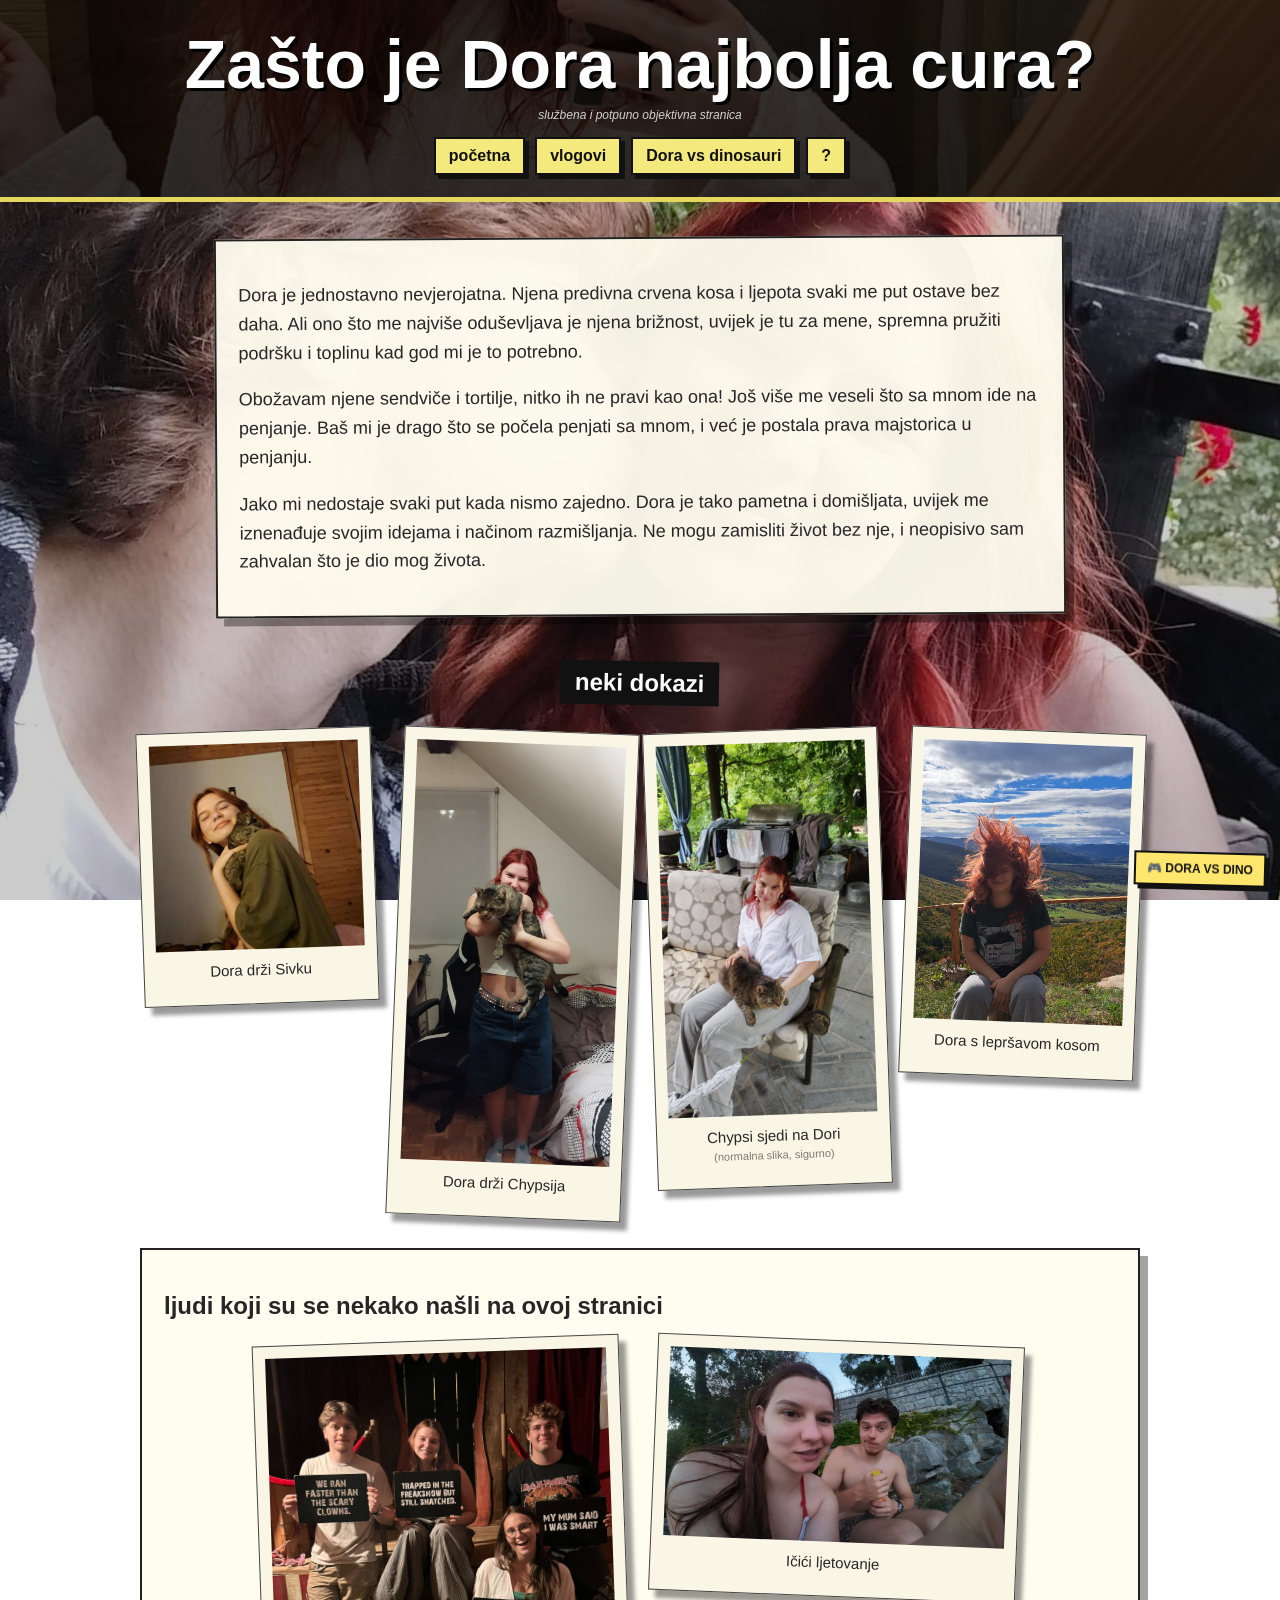
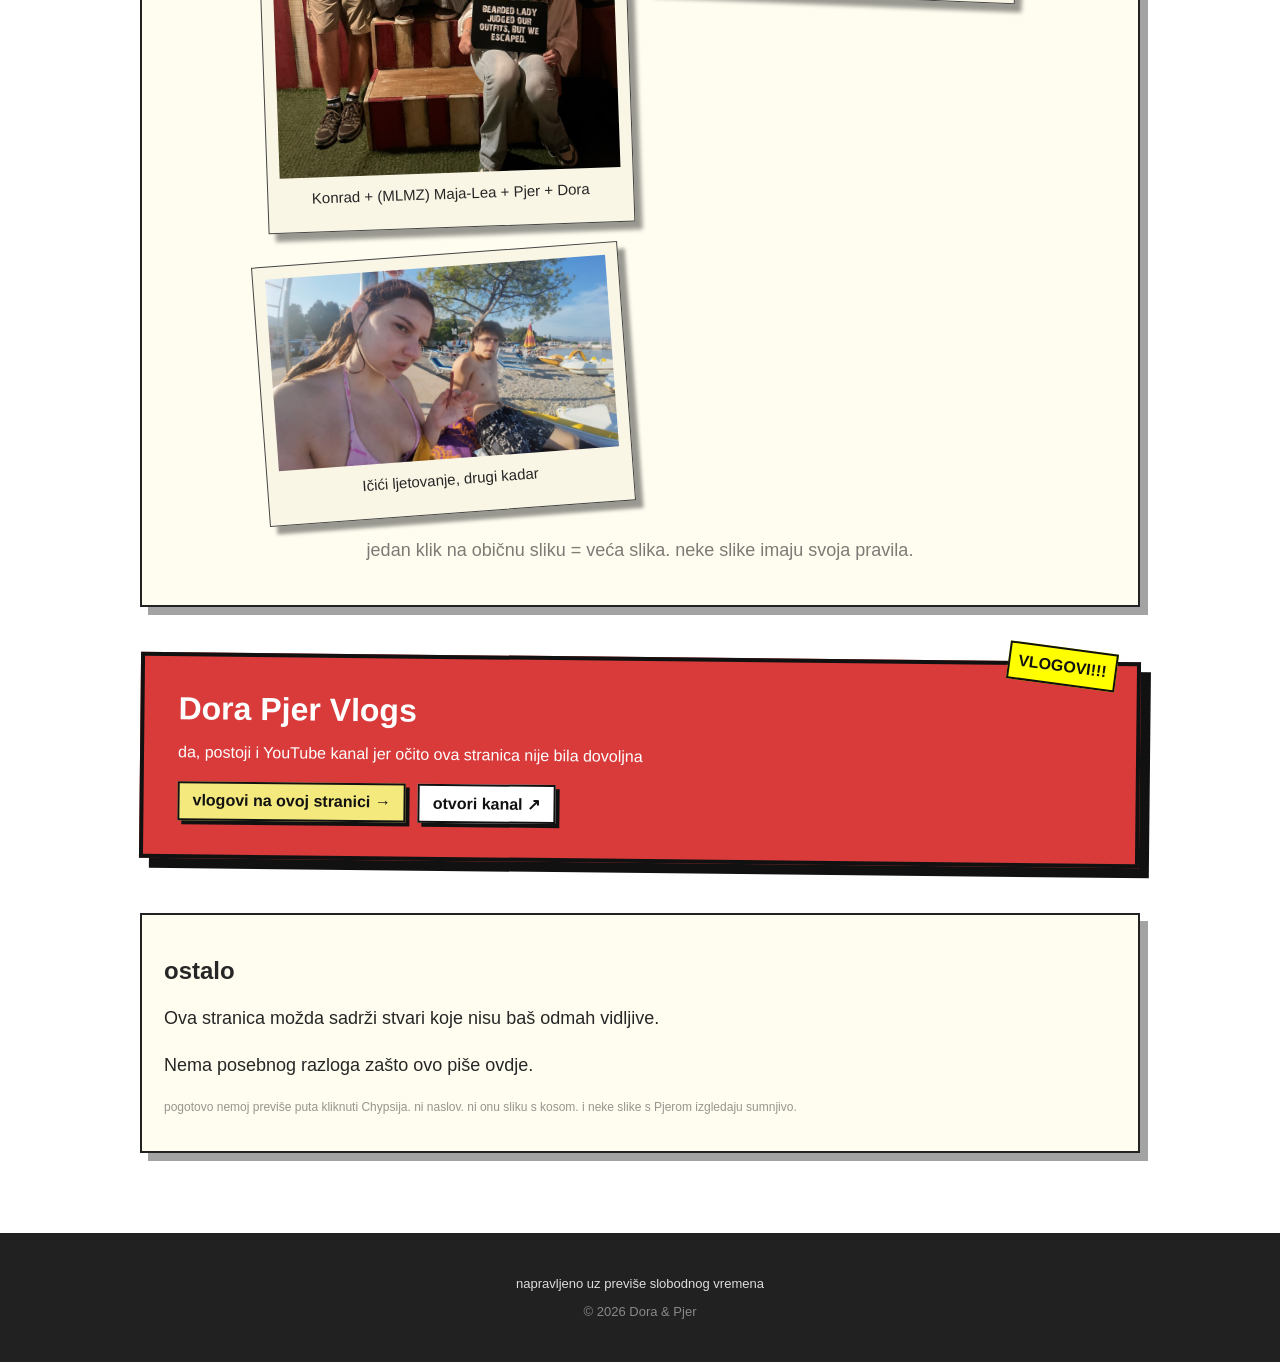
==== index.html @ eb31c16b "Refine homepage photo and easter egg behavior" ====
<!DOCTYPE html>
<html lang="hr">
<head>
    <meta charset="UTF-8">
    <meta name="viewport" content="width=device-width, initial-scale=1.0">
    <title>Zašto je Dora najbolja cura?</title>
    <link rel="icon" type="image/x-icon" href="images/favicon.ico">
    <link rel="stylesheet" href="mystyle.css">
    <link rel="stylesheet" href="extras.css">
</head>
<body>
    <header class="top">
        <h1 id="secret-title">Zašto je Dora najbolja cura?</h1>
        <p class="tiny-warning">službena i potpuno objektivna stranica</p>
        <nav>
            <a href="index.html">početna</a>
            <a href="youtube.html">vlogovi</a>
            <a href="snake.html">Dora vs dinosauri</a>
            <a href="#" id="definitely-not-secret" aria-label="nešto sumnjivo">?</a>
        </nav>
    </header>

    <main>
        <section class="paper intro">
            <p>Dora je jednostavno nevjerojatna. Njena predivna crvena kosa i ljepota svaki me put ostave bez daha. Ali ono što me najviše oduševljava je njena brižnost, uvijek je tu za mene, spremna pružiti podršku i toplinu kad god mi je to potrebno.</p>

            <p>Obožavam njene sendviče i tortilje, nitko ih ne pravi kao ona! Još više me veseli što sa mnom ide na penjanje. Baš mi je drago što se počela penjati sa mnom, i već je postala prava majstorica u penjanju.</p>

            <p>Jako mi nedostaje svaki put kada nismo zajedno. Dora je tako pametna i domišljata, uvijek me iznenađuje svojim idejama i načinom razmišljanja. Ne mogu zamisliti život bez nje, i neopisivo sam zahvalan što je dio mog života.</p>
        </section>

        <h2 class="section-title">neki dokazi</h2>

        <section class="photo-wall homepage-photo-grid" aria-label="fotke">
            <figure class="photo rotate-left">
                <img src="images/img1.jpg" alt="Dora drži Sivku">
                <figcaption>Dora drži Sivku</figcaption>
            </figure>

            <figure class="photo rotate-right">
                <img class="chypsi-photo" src="images/img2.jpg" alt="Dora drži Chypsija">
                <figcaption>Dora drži Chypsija</figcaption>
            </figure>

            <figure class="photo rotate-left clickable-secret" id="chypsi-secret" title="Chypsi izgleda sumnjivo klikabilno">
                <img class="chypsi-photo" src="images/img3.jpg" alt="Chypsi sjedi na Dori">
                <figcaption id="chypsi-caption">Chypsi sjedi na Dori <span class="small-text">(normalna slika, sigurno)</span></figcaption>
            </figure>

            <figure class="photo rotate-right clickable-secret" id="hiking-secret" title="vjetar u kosi">
                <img src="images/img4.jpg" alt="Dora s lepršavom kosom">
                <figcaption id="hiking-caption">Dora s lepršavom kosom</figcaption>
            </figure>
        </section>

        <section class="paper friends-section">
            <h2>ljudi koji su se nekako našli na ovoj stranici</h2>

            <div class="friend-grid homepage-friends-grid">
                <figure class="photo friend-photo rotate-left" id="friend-secret">
                    <img class="pjer-secret" src="images/slike%20update%20stranica/slika%20konrad%20i%20maja%20lea.jpeg" alt="Konrad, Maja-Lea, Pjer i Dora">
                    <figcaption>Konrad + (MLMZ) Maja-Lea + Pjer + Dora</figcaption>
                </figure>

                <figure class="photo friend-photo rotate-right">
                    <img src="images/slike%20update%20stranica/icici%20selfie%20ljetovanje.jpeg" alt="Ičići ljetovanje selfie">
                    <figcaption>Ičići ljetovanje</figcaption>
                </figure>

                <figure class="photo friend-photo hard-rotate">
                    <img src="images/slike%20update%20stranica/funny%20slika%20na%20plazi.jpeg" alt="Ičići ljetovanje na plaži">
                    <figcaption>Ičići ljetovanje, drugi kadar</figcaption>
                </figure>
            </div>

            <p class="small-text photo-help">jedan klik na običnu sliku = veća slika. neke slike imaju svoja pravila.</p>
        </section>

        <section class="youtube-box">
            <span class="sticker">VLOGOVI!!!</span>
            <h2>Dora Pjer Vlogs</h2>
            <p>da, postoji i YouTube kanal jer očito ova stranica nije bila dovoljna</p>
            <div class="button-row">
                <a class="ugly-button" href="youtube.html">vlogovi na ovoj stranici →</a>
                <a class="ugly-button secondary-button" href="https://www.youtube.com/@Dora_Pjer_Vlogs" target="_blank" rel="noopener noreferrer">otvori kanal ↗</a>
            </div>
        </section>

        <section class="paper random-stuff">
            <h2>ostalo</h2>
            <p>Ova stranica možda sadrži stvari koje nisu baš odmah vidljive.</p>
            <p>Nema posebnog razloga zašto ovo piše ovdje.</p>
            <p class="suspicious">pogotovo nemoj previše puta kliknuti Chypsija. ni naslov. ni onu sliku s kosom. i neke slike s Pjerom izgledaju sumnjivo.</p>
        </section>
    </main>

    <footer>
        <p>napravljeno uz previše slobodnog vremena</p>
        <p class="footer-secret">© <span data-current-year></span> Dora &amp; Pjer</p>
    </footer>

    <div id="meme-popup" class="meme-popup hidden" role="dialog" aria-modal="true" aria-label="beskoristan popup">
        <button id="close-meme" type="button" aria-label="zatvori">x</button>
        <img id="meme-image" class="no-lightbox" src="" alt="random cursed slika">
        <p id="meme-text">čestitam. našao si nešto potpuno beskorisno.</p>
        <a id="meme-link" class="meme-code-link hidden" href="#" target="_blank" rel="noopener noreferrer"></a>
    </div>

    <div id="chip-layer" class="chip-layer" aria-hidden="true"></div>
    <div id="leg-layer" class="leg-layer" aria-hidden="true"></div>

    <script src="/main.js"></script>
    <script src="/fun.js"></script>
</body>
</html>
---- mystyle.css ----
* {
    box-sizing: border-box;
}

html {
    scroll-behavior: smooth;
}

body {
    margin: 0;
    min-height: 100vh;
    font-family: Arial, Helvetica, sans-serif;
    color: #262626;
    background-image:
        linear-gradient(rgba(0, 0, 0, 0.20), rgba(0, 0, 0, 0.20)),
        url("images/background.jpg");
    background-size: cover;
    background-position: center;
    background-attachment: fixed;
}

a {
    color: #7c143c;
}

.top {
    color: white;
    text-align: center;
    padding: 30px 15px 22px;
    background:
        linear-gradient(rgba(0, 0, 0, 0.78), rgba(0, 0, 0, 0.82)),
        url("images/header-pattern.jpg") center / cover;
    border-bottom: 5px solid #e5d75e;
}

.top h1 {
    margin: 0;
    font-size: clamp(34px, 7vw, 68px);
    line-height: 1;
    text-shadow: 3px 3px 0 #000;
    user-select: none;
}

.tiny-warning {
    margin: 10px 0 15px;
    font-size: 12px;
    font-style: italic;
    opacity: 0.8;
}

nav {
    display: flex;
    justify-content: center;
    flex-wrap: wrap;
    gap: 10px;
}

nav a,
.ugly-button,
.youtube-button,
.retro-button {
    display: inline-block;
    padding: 8px 13px;
    color: #111;
    background: #f3e97d;
    border: 2px solid #111;
    box-shadow: 4px 4px 0 #111;
    text-decoration: none;
    font-weight: bold;
    cursor: pointer;
    font-family: inherit;
}

nav a:hover,
.ugly-button:hover,
.youtube-button:hover,
.retro-button:hover {
    transform: translate(2px, 2px);
    box-shadow: 2px 2px 0 #111;
}

main {
    width: min(1000px, calc(100% - 24px));
    margin: 35px auto 80px;
}

.paper {
    margin: 30px auto;
    padding: 22px;
    background: rgba(255, 253, 240, 0.95);
    border: 2px solid #222;
    box-shadow: 8px 8px 0 rgba(0, 0, 0, 0.36);
}

.paper p {
    font-size: 18px;
    line-height: 1.6;
}

.intro {
    max-width: 850px;
    transform: rotate(-0.35deg);
}

.random-note {
    display: inline-block;
    margin-top: 8px;
    padding: 7px 12px;
    background: #fff081;
    border: 1px solid #ad9f32;
    font-family: "Comic Sans MS", cursive;
    transform: rotate(-2deg);
}

.section-title {
    display: table;
    margin: 45px auto 25px;
    padding: 8px 15px;
    color: white;
    background: #111;
    transform: rotate(1deg);
}

.photo-wall,
.hike-wall,
.friend-grid {
    display: flex;
    justify-content: center;
    align-items: flex-start;
    flex-wrap: wrap;
    gap: 20px;
}

.photo {
    width: min(300px, 88vw);
    margin: 0;
    padding: 12px 12px 25px;
    background: #faf6e6;
    border: 1px solid #444;
    box-shadow: 7px 8px 4px rgba(0, 0, 0, 0.4);
    transition: transform 0.12s ease;
}

.photo:hover {
    z-index: 3;
    transform: rotate(0deg) scale(1.035);
}

.photo img {
    display: block;
    width: 100%;
    max-height: 420px;
    object-fit: cover;
    background: #ddd;
}

.photo figcaption {
    padding-top: 12px;
    text-align: center;
    font-size: 15px;
}

.rotate-left { transform: rotate(-2deg); }
.rotate-right { transform: rotate(2.3deg); }
.hard-rotate { transform: rotate(-4.2deg); }

.small-text {
    display: block;
    margin-top: 5px;
    font-size: 11px;
    opacity: 0.6;
}

.clickable-secret {
    cursor: pointer;
}

.friend-photo {
    width: min(300px, 86vw);
}

.youtube-box {
    position: relative;
    margin: 50px auto;
    padding: 34px;
    color: white;
    background: #d93b3b;
    border: 4px solid #111;
    box-shadow: 10px 10px 0 #111;
    transform: rotate(0.6deg);
}

.youtube-box h2 {
    font-size: 32px;
    margin: 0 0 8px;
}

.youtube-box small {
    display: block;
    margin-top: 15px;
    opacity: 0.75;
}

.sticker {
    position: absolute;
    top: -18px;
    right: 20px;
    padding: 8px;
    color: #111;
    background: yellow;
    border: 2px solid #111;
    font-weight: bold;
    transform: rotate(7deg);
}

.button-row {
    display: flex;
    flex-wrap: wrap;
    gap: 12px;
    margin-top: 20px;
}

.secondary-button {
    background: #fff;
}

.suspicious {
    font-size: 12px !important;
    opacity: 0.48;
}

footer {
    padding: 30px;
    color: #ddd;
    background: rgba(0, 0, 0, 0.87);
    text-align: center;
    font-size: 13px;
}

footer a {
    color: #ffe664;
}

.footer-secret {
    opacity: 0.55;
}

/* popup */
.meme-popup {
    position: fixed;
    z-index: 99999;
    left: 50%;
    top: 50%;
    width: min(430px, calc(100% - 28px));
    padding: 12px;
    background: #fff;
    border: 5px solid #111;
    box-shadow: 15px 15px 0 rgba(0, 0, 0, 0.62);
    text-align: center;
    transform: translate(-50%, -50%) rotate(-2deg);
}

.meme-popup img {
    display: block;
    width: 100%;
    max-height: 58vh;
    object-fit: contain;
}

.meme-popup p {
    margin: 10px 4px 3px;
    font-weight: bold;
}

.meme-popup button {
    position: absolute;
    top: -16px;
    right: -16px;
    width: 36px;
    height: 36px;
    color: white;
    background: #e41f1f;
    border: 3px solid #111;
    font-weight: bold;
    cursor: pointer;
}

.hidden {
    display: none !important;
}

.meme-shake {
    animation: memeShake 0.42s linear;
}

@keyframes memeShake {
    0% { transform: translate(-50%, -50%) rotate(-6deg); }
    25% { transform: translate(-47%, -51%) rotate(5deg); }
    50% { transform: translate(-52%, -48%) rotate(-4deg); }
    75% { transform: translate(-49%, -53%) rotate(3deg); }
    100% { transform: translate(-50%, -50%) rotate(-2deg); }
}

/* fake chips cans */
.chip-layer {
    position: fixed;
    inset: 0;
    pointer-events: none;
    z-index: 9990;
    overflow: hidden;
}

.chip-can {
    position: fixed;
    width: 64px;
    height: 118px;
    border: 3px solid #111;
    border-radius: 18px 18px 13px 13px;
    background: linear-gradient(90deg, #b82125 0%, #f54b34 48%, #b82125 100%);
    color: #fff45a;
    box-shadow: inset 0 7px 0 #eee1a0, inset 0 -7px 0 #c9b664, 5px 7px 0 rgba(0, 0, 0, 0.22);
    font-family: Impact, Haettenschweiler, sans-serif;
    font-size: 15px;
    letter-spacing: 1px;
    text-align: center;
    line-height: 118px;
    animation: chipDrop 1.45s cubic-bezier(.18,.78,.34,1) forwards;
}

.chip-can::before {
    content: "CHIPS!";
}

@keyframes chipDrop {
    0% { transform: translateY(-150px) rotate(0deg) scale(.7); opacity: 0; }
    18% { opacity: 1; }
    80% { opacity: 1; }
    100% { transform: translateY(110vh) rotate(540deg) scale(1); opacity: 0; }
}

/* title trash mode */
.trash-mode {
    animation: badBackground 1.2s linear infinite;
}

.trash-mode .paper {
    border: 5px dashed red;
}

.trash-mode .photo:nth-child(odd) {
    transform: rotate(8deg);
}

.trash-mode .photo:nth-child(even) {
    transform: rotate(-9deg);
}

.trash-mode nav a:nth-child(2) {
    transform: rotate(9deg);
}

@keyframes badBackground {
    from { filter: hue-rotate(0deg); }
    to { filter: hue-rotate(360deg); }
}

/* youtube */
.youtube-intro {
    transform: rotate(-0.5deg);
}

.youtube-card {
    margin-top: 22px;
    padding: 18px;
    color: white;
    background: #111;
    border: 4px solid #eee;
    outline: 2px solid #111;
}

.youtube-card h3 {
    margin-top: 0;
}

.youtube-channel-big {
    font-size: clamp(28px, 6vw, 52px);
    margin: 0 0 10px;
}

.marquee-ish {
    overflow: hidden;
    padding: 7px 0;
    color: #111;
    background: #ffe650;
    border-top: 2px solid #111;
    border-bottom: 2px solid #111;
    white-space: nowrap;
}

.marquee-ish span {
    display: inline-block;
    min-width: 100%;
    animation: scrollText 10s linear infinite;
}

@keyframes scrollText {
    from { transform: translateX(100%); }
    to { transform: translateX(-100%); }
}

/* hiking */
.secret-header h1 {
    color: #f4e963;
}

.hike-wall {
    margin-top: 30px;
}

.hike-wall .photo:nth-child(2) {
    margin-top: 38px;
}

.hike-wall .photo:nth-child(4) {
    margin-top: -18px;
}

.hike-note {
    font-family: "Comic Sans MS", cursive;
    color: #761414;
}

/* snake */
.game-wrapper {
    max-width: 610px;
    margin: 0 auto;
    padding: 20px;
    background: rgba(255, 255, 255, 0.94);
    border: 3px solid #111;
    box-shadow: 8px 8px 0 #111;
    text-align: center;
}

.game-wrapper h2 {
    margin-top: 0;
}

.game-info {
    display: flex;
    justify-content: space-between;
    gap: 15px;
    max-width: 500px;
    margin: 0 auto 12px;
    font-size: 18px;
}

#snake {
    display: block;
    width: min(500px, 100%);
    height: auto;
    margin: 0 auto;
    background: #f4f0df;
    border: 5px solid #111;
    image-rendering: pixelated;
}

.game-help {
    margin: 12px 0;
    font-size: 12px;
}

.game-controls {
    display: grid;
    grid-template-columns: repeat(3, 58px);
    justify-content: center;
    gap: 5px;
    margin: 18px auto;
}

.game-controls button {
    height: 50px;
    border: 2px solid #111;
    background: #ffe66c;
    font-size: 20px;
    font-weight: bold;
}

.game-controls .up { grid-column: 2; }
.game-controls .left { grid-column: 1; grid-row: 2; }
.game-controls .down { grid-column: 2; grid-row: 2; }
.game-controls .right { grid-column: 3; grid-row: 2; }

/* Chipsy page */
.chipsy-page {
    background-image:
        repeating-linear-gradient(45deg, rgba(255,255,0,.09) 0 12px, rgba(255,0,0,.08) 12px 24px),
        url("images/background.jpg");
}

.chipsy-hero {
    text-align: center;
}

.chipsy-hero h2 {
    font-size: clamp(34px, 7vw, 72px);
    margin: 8px 0;
    color: #b30000;
    text-shadow: 3px 3px 0 #ffe82f;
}

.lab {
    position: relative;
    min-height: 470px;
    margin: 28px auto;
    padding: 20px;
    overflow: hidden;
    background: #d7eef4;
    border: 4px solid #111;
    box-shadow: 9px 9px 0 #111;
}

.cat-stage {
    position: relative;
    width: min(380px, 90%);
    margin: 35px auto 0;
}

.cat-stage img {
    display: block;
    width: 100%;
    max-height: 310px;
    object-fit: contain;
    filter: drop-shadow(7px 8px 0 rgba(0,0,0,.22));
}

.schrodinger-box {
    position: absolute;
    right: 7%;
    bottom: 28px;
    width: 155px;
    height: 100px;
    display: grid;
    place-items: center;
    background: #89633f;
    border: 4px solid #342414;
    color: white;
    font-weight: bold;
    transform: rotate(3deg);
}

.hammer {
    position: absolute;
    z-index: 4;
    right: 13%;
    top: 42px;
    font-size: 86px;
    transform-origin: 85% 85%;
    user-select: none;
}

.hammer.bonk {
    animation: bonk .45s ease-in-out;
}

@keyframes bonk {
    0% { transform: rotate(-35deg); }
    55% { transform: rotate(36deg) translateY(25px); }
    100% { transform: rotate(-35deg); }
}

.equation {
    display: inline-block;
    padding: 9px 13px;
    background: white;
    border: 2px solid #111;
    font-family: Georgia, serif;
    font-size: 20px;
    transform: rotate(-1deg);
}

.bonk-counter {
    font-family: monospace;
    font-size: 18px;
    font-weight: bold;
}

.chipsy-warning {
    margin-top: 15px;
    font-size: 12px;
    opacity: .65;
}

/* misc */
.center {
    text-align: center;
}

.bad-list li {
    margin: 10px 0;
}

code {
    background: #eee;
    padding: 2px 5px;
    border: 1px solid #bbb;
}

@media (max-width: 700px) {
    body {
        background-attachment: scroll;
    }

    .top {
        padding-top: 24px;
    }

    .paper {
        padding: 16px;
    }

    .paper p {
        font-size: 16px;
    }

    .youtube-box {
        padding: 28px 18px;
    }

    .sticker {
        right: 5px;
    }

    .lab {
        min-height: 420px;
        padding: 12px;
    }

    .hammer {
        right: 5%;
        top: 70px;
        font-size: 70px;
    }

    .schrodinger-box {
        right: 2%;
        width: 130px;
    }
}
---- extras.css ----
/* sitni dodaci preko postojećeg stila - namjerno nije previše ispeglano */

.photo img,
.wiki-card img,
.cat-stage img {
    cursor: zoom-in;
}

.chipsy-photo {
    cursor: pointer !important;
}

.photo-help {
    text-align: center;
    margin-top: 22px;
}

.game-shortcut {
    position: fixed;
    right: 14px;
    bottom: 14px;
    z-index: 8800;
    padding: 8px 11px;
    color: #111;
    background: #ffe66c;
    border: 2px solid #111;
    box-shadow: 4px 4px 0 #111;
    text-decoration: none;
    font-weight: bold;
    font-size: 12px;
    transform: rotate(1.5deg);
}

.game-shortcut:hover {
    transform: translate(2px, 2px) rotate(-1deg);
    box-shadow: 2px 2px 0 #111;
}

/* malo uredniji raspored slika, ali i dalje namjerno malo krivo */
.photo-wall {
    display: grid;
    grid-template-columns: repeat(4, minmax(0, 1fr));
    gap: 20px;
    align-items: start;
}

.photo-wall .photo {
    width: 100%;
}

.friend-grid {
    display: grid;
    grid-template-columns: repeat(2, minmax(0, 1fr));
    gap: 26px;
    max-width: 760px;
    margin: 0 auto;
    align-items: start;
}

.friend-grid .photo {
    width: 100%;
}

.hike-wall {
    display: grid;
    grid-template-columns: repeat(3, minmax(0, 1fr));
    gap: 24px;
    max-width: 960px;
    margin: 28px auto 0;
    align-items: start;
}

.hike-wall .photo {
    width: 100%;
    margin: 0 !important;
}

.single-hike {
    display: flex;
    justify-content: center;
}

.single-hike .photo {
    width: min(360px, 90vw);
}

/* povećavanje slika - samo X zatvara */
.image-lightbox {
    position: fixed;
    inset: 0;
    z-index: 120000;
    display: grid;
    place-items: center;
    padding: 24px;
    background: rgba(0, 0, 0, .84);
}

.image-lightbox.hidden {
    display: none;
}

.image-lightbox-card {
    position: relative;
    width: min(900px, 96vw);
    max-height: 92vh;
    padding: 10px 10px 14px;
    overflow: auto;
    background: #fffdf0;
    border: 4px solid #111;
    box-shadow: 12px 12px 0 rgba(255, 230, 80, .7);
    transform: rotate(-.45deg);
    text-align: center;
}

.image-lightbox img {
    display: block;
    width: 100%;
    max-height: 78vh;
    object-fit: contain;
    cursor: default;
}

.image-lightbox img[data-action="chypsi"],
.image-lightbox img[data-action="chipsy"] {
    cursor: pointer;
}

.image-lightbox-caption {
    margin: 10px 6px 0;
    font-weight: bold;
}

.image-lightbox-hint {
    margin: 5px 6px 0;
    font-size: 11px;
    opacity: .65;
}

.image-lightbox-close {
    position: absolute;
    z-index: 3;
    top: -8px;
    right: -8px;
    width: 38px;
    height: 38px;
    border: 3px solid #111;
    background: #e62f2f;
    color: white;
    font-weight: bold;
    cursor: pointer;
}

.chypsi-angry {
    animation: chypsiAngry .16s steps(2, end) infinite;
}

@keyframes chypsiAngry {
    0% { transform: translateX(-2px) rotate(-1deg); filter: saturate(1.1); }
    100% { transform: translateX(2px) rotate(1deg); filter: saturate(1.7) contrast(1.1); }
}

/* shiny događaj */
.shiny-event::before {
    content: "SHINY PAGE ✦ 1/64";
    position: fixed;
    z-index: 119000;
    inset: 7px;
    pointer-events: none;
    border: 7px ridge gold;
    color: #111;
    font: bold 12px Arial, sans-serif;
    padding: 8px;
    text-shadow: 1px 1px #fff;
    animation: shinyPulse .7s steps(2, end) infinite;
}

@keyframes shinyPulse {
    0% { box-shadow: inset 0 0 0 5px #ff4, 0 0 25px gold; }
    50% { box-shadow: inset 0 0 0 11px #fff, 0 0 55px #fff24a; }
    100% { box-shadow: inset 0 0 0 5px #ff4, 0 0 25px gold; }
}

/* gležanj lore */
#ankle-photo {
    cursor: pointer;
}

#ankle-photo.ankle-fall {
    z-index: 20;
    animation: ankleFall 1.45s cubic-bezier(.38,.05,.74,.42) forwards;
}

@keyframes ankleFall {
    0% { transform: rotate(-4deg) translateY(0); }
    22% { transform: rotate(13deg) translateY(4px); }
    58% { transform: rotate(54deg) translate(45px, 90px); }
    100% { transform: rotate(87deg) translate(110px, 175px); opacity: .88; }
}

/* wikipedia / Schrödinger dio */
.wiki-grid {
    display: grid;
    grid-template-columns: repeat(auto-fit, minmax(240px, 1fr));
    gap: 22px;
    align-items: start;
}

.wiki-card {
    margin: 0;
    padding: 11px;
    background: #f4f1df;
    border: 2px solid #111;
    box-shadow: 6px 6px 0 #111;
}

.wiki-card:nth-child(2) {
    transform: rotate(1deg);
}

.wiki-card img {
    display: block;
    width: 100%;
    max-height: 360px;
    object-fit: contain;
    background: white;
}

.wiki-card figcaption {
    padding: 9px 4px 2px;
    font-size: 13px;
}

.wiki-source {
    font-size: 11px;
    opacity: .68;
}

.schrodinger-target {
    position: absolute;
    right: 7%;
    bottom: 25px;
    width: 170px;
    padding: 7px;
    background: #f8f1d9;
    border: 4px solid #111;
    transform: rotate(3deg);
    box-shadow: 5px 6px 0 rgba(0,0,0,.25);
}

.schrodinger-target img {
    display: block;
    width: 100%;
    max-height: 180px;
    object-fit: cover;
}

.schrodinger-label {
    padding-top: 5px;
    text-align: center;
    font-weight: bold;
    font-size: 12px;
}

/* youtube */
.video-grid-real {
    display: grid;
    grid-template-columns: repeat(auto-fit, minmax(270px, 1fr));
    gap: 24px;
    margin-top: 22px;
}

.channel-video-card {
    padding: 12px;
    color: #111;
    background: #faf6e6;
    border: 3px solid #111;
    box-shadow: 7px 7px 0 #111;
}

.channel-video-card:nth-child(2) {
    transform: rotate(-1deg);
}

.channel-video-card h3 {
    margin: 12px 0 6px;
}

.video-player-shell {
    position: relative;
    aspect-ratio: 16 / 9;
    overflow: hidden;
    background: #111;
    border: 2px solid #111;
}

.video-player-shell img,
.video-player-shell iframe {
    display: block;
    width: 100%;
    height: 100%;
    object-fit: cover;
    border: 0;
}

.play-overlay {
    position: absolute;
    left: 50%;
    top: 50%;
    transform: translate(-50%, -50%) rotate(-2deg);
    min-width: 76px;
    min-height: 52px;
    border: 3px solid #111;
    background: #e93434;
    color: white;
    box-shadow: 4px 4px 0 #111;
    font: bold 19px Arial, sans-serif;
    cursor: pointer;
}

.video-description {
    min-height: 48px;
    font-size: 14px;
    line-height: 1.45;
}

/* Dora-dinosaur arena */
.game-wrapper {
    max-width: 680px;
}

#snake {
    width: min(560px, 100%);
    touch-action: none;
    transition: outline-color .08s ease, transform .08s ease;
}

#snake.dino-caught {
    outline: 6px solid #ffe34f;
    transform: scale(1.008);
}

.game-info {
    align-items: center;
    flex-wrap: wrap;
}

.game-level {
    display: inline-block;
    padding: 2px 7px;
    background: #ffe66c;
    border: 1px solid #111;
    transform: rotate(-1deg);
}

.game-controls button {
    touch-action: manipulation;
    user-select: none;
    -webkit-user-select: none;
}

/* Chypsi page */
.chipsy-page {
    background-image:
        repeating-linear-gradient(45deg, rgba(255,255,0,.09) 0 12px, rgba(255,0,0,.08) 12px 24px),
        url("images/background.jpg");
}

.chipsy-hero {
    text-align: center;
}

.chipsy-hero h2 {
    font-size: clamp(34px, 7vw, 72px);
    margin: 8px 0;
    color: #b30000;
    text-shadow: 3px 3px 0 #ffe82f;
}

.lab {
    position: relative;
    min-height: 470px;
    margin: 28px auto;
    padding: 20px;
    overflow: hidden;
    background: #d7eef4;
    border: 4px solid #111;
    box-shadow: 9px 9px 0 #111;
}

.cat-stage {
    position: relative;
    width: min(380px, 90%);
    margin: 35px auto 0;
}

.cat-stage img {
    display: block;
    width: 100%;
    max-height: 310px;
    object-fit: contain;
    filter: drop-shadow(7px 8px 0 rgba(0,0,0,.22));
}

.hammer {
    position: absolute;
    z-index: 4;
    right: 13%;
    top: 42px;
    font-size: 86px;
    transform-origin: 85% 85%;
    user-select: none;
}

.hammer.bonk {
    animation: hammerBonk .36s ease-in-out;
}

@keyframes hammerBonk {
    0% { transform: rotate(-28deg); }
    55% { transform: rotate(44deg) translateY(12px); }
    100% { transform: rotate(-28deg); }
}

/* Konami - izolirani easter egg, ne vodi na drugu stranicu */
.konami-mode {
    animation: konamiHue .7s linear infinite;
}

.konami-mode .photo {
    border-style: dashed;
}

.konami-banner {
    position: fixed;
    z-index: 130000;
    left: 50%;
    top: 18px;
    transform: translateX(-50%) rotate(-2deg);
    padding: 8px 13px;
    color: #111;
    background: #7dff70;
    border: 3px solid #111;
    box-shadow: 5px 5px 0 #111;
    font-weight: bold;
}

@keyframes konamiHue {
    from { filter: hue-rotate(0deg); }
    to { filter: hue-rotate(360deg); }
}

@media (max-width: 900px) {
    .photo-wall {
        grid-template-columns: repeat(2, minmax(0, 1fr));
    }

    .hike-wall {
        grid-template-columns: repeat(2, minmax(0, 1fr));
    }
}

@media (max-width: 650px) {
    .schrodinger-target {
        position: relative;
        right: auto;
        bottom: auto;
        width: min(210px, 80%);
        margin: 20px auto 0;
    }

    .image-lightbox {
        padding: 10px;
    }

    .game-shortcut {
        right: 9px;
        bottom: 9px;
    }

    .friend-grid,
    .hike-wall {
        grid-template-columns: 1fr;
    }
}

@media (max-width: 520px) {
    .photo-wall {
        grid-template-columns: 1fr;
    }

    .game-info {
        justify-content: center;
    }

    .game-info > span {
        min-width: 44%;
    }
}
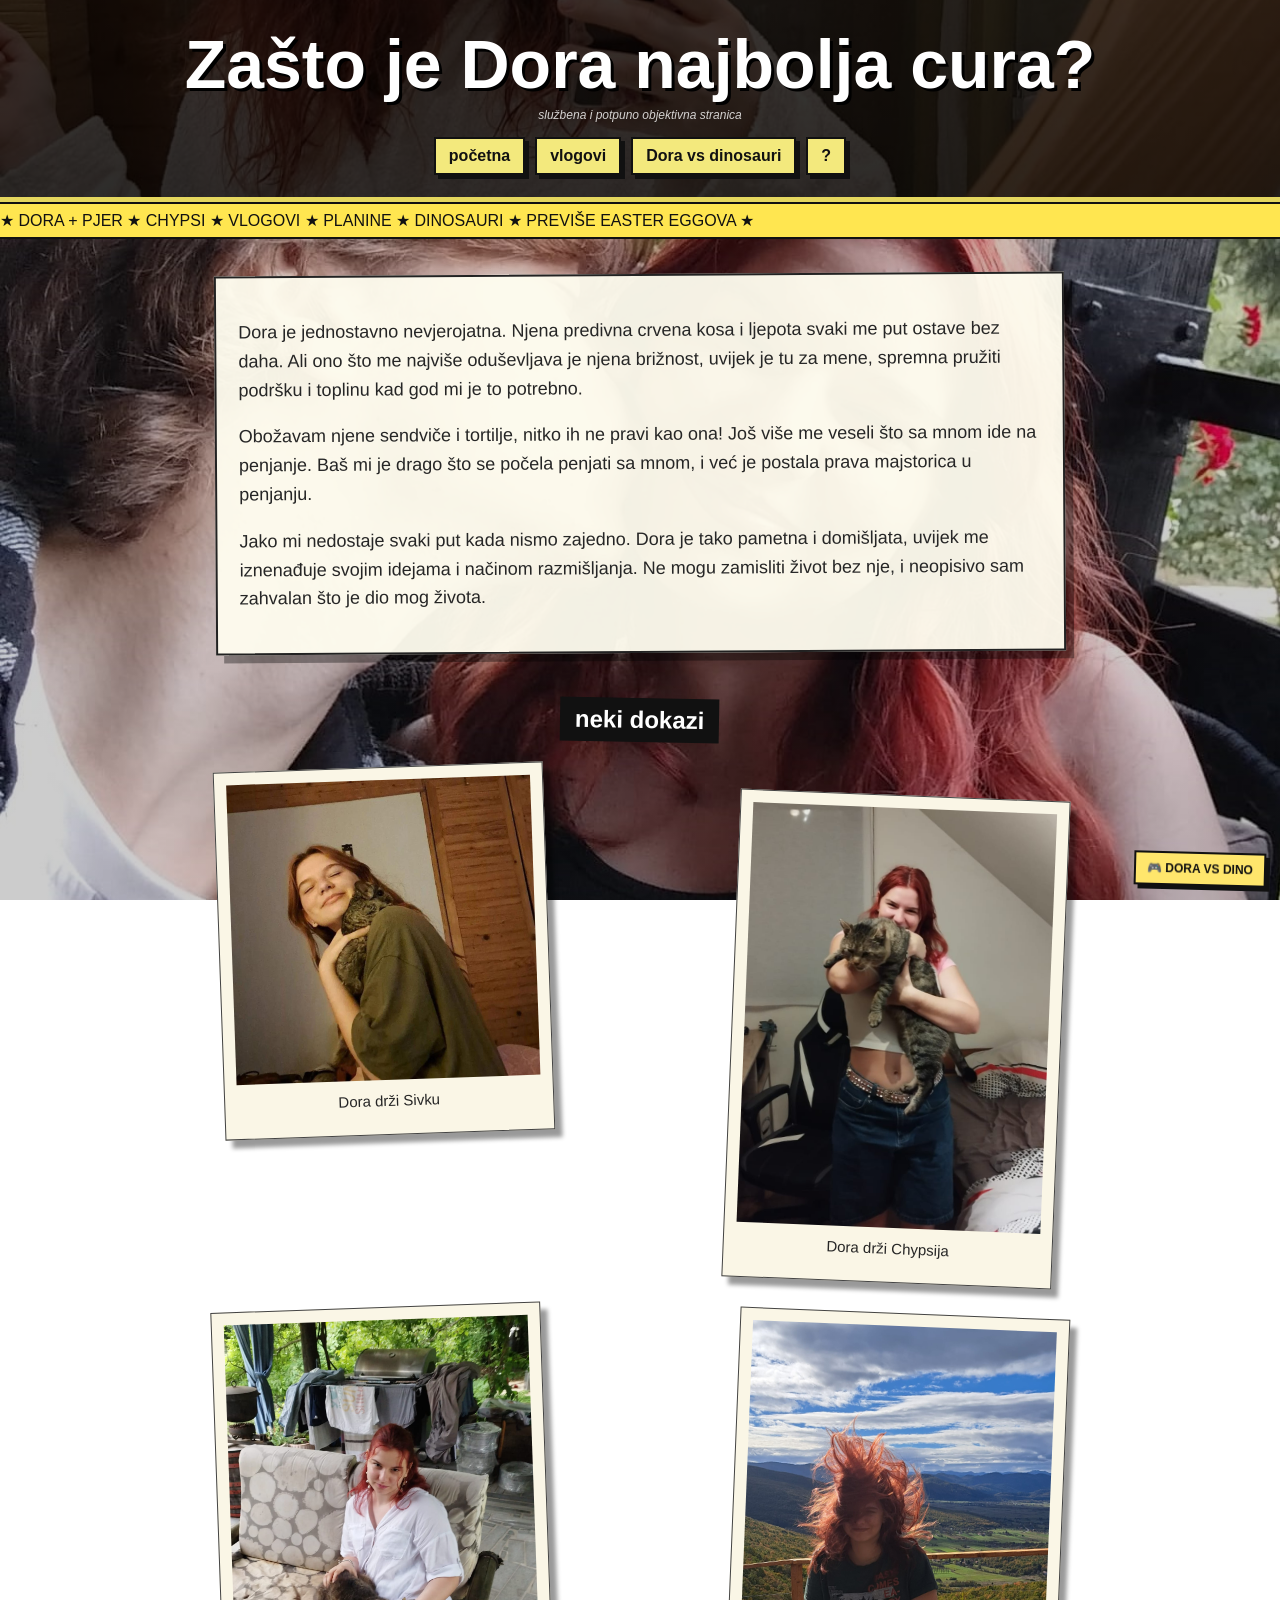
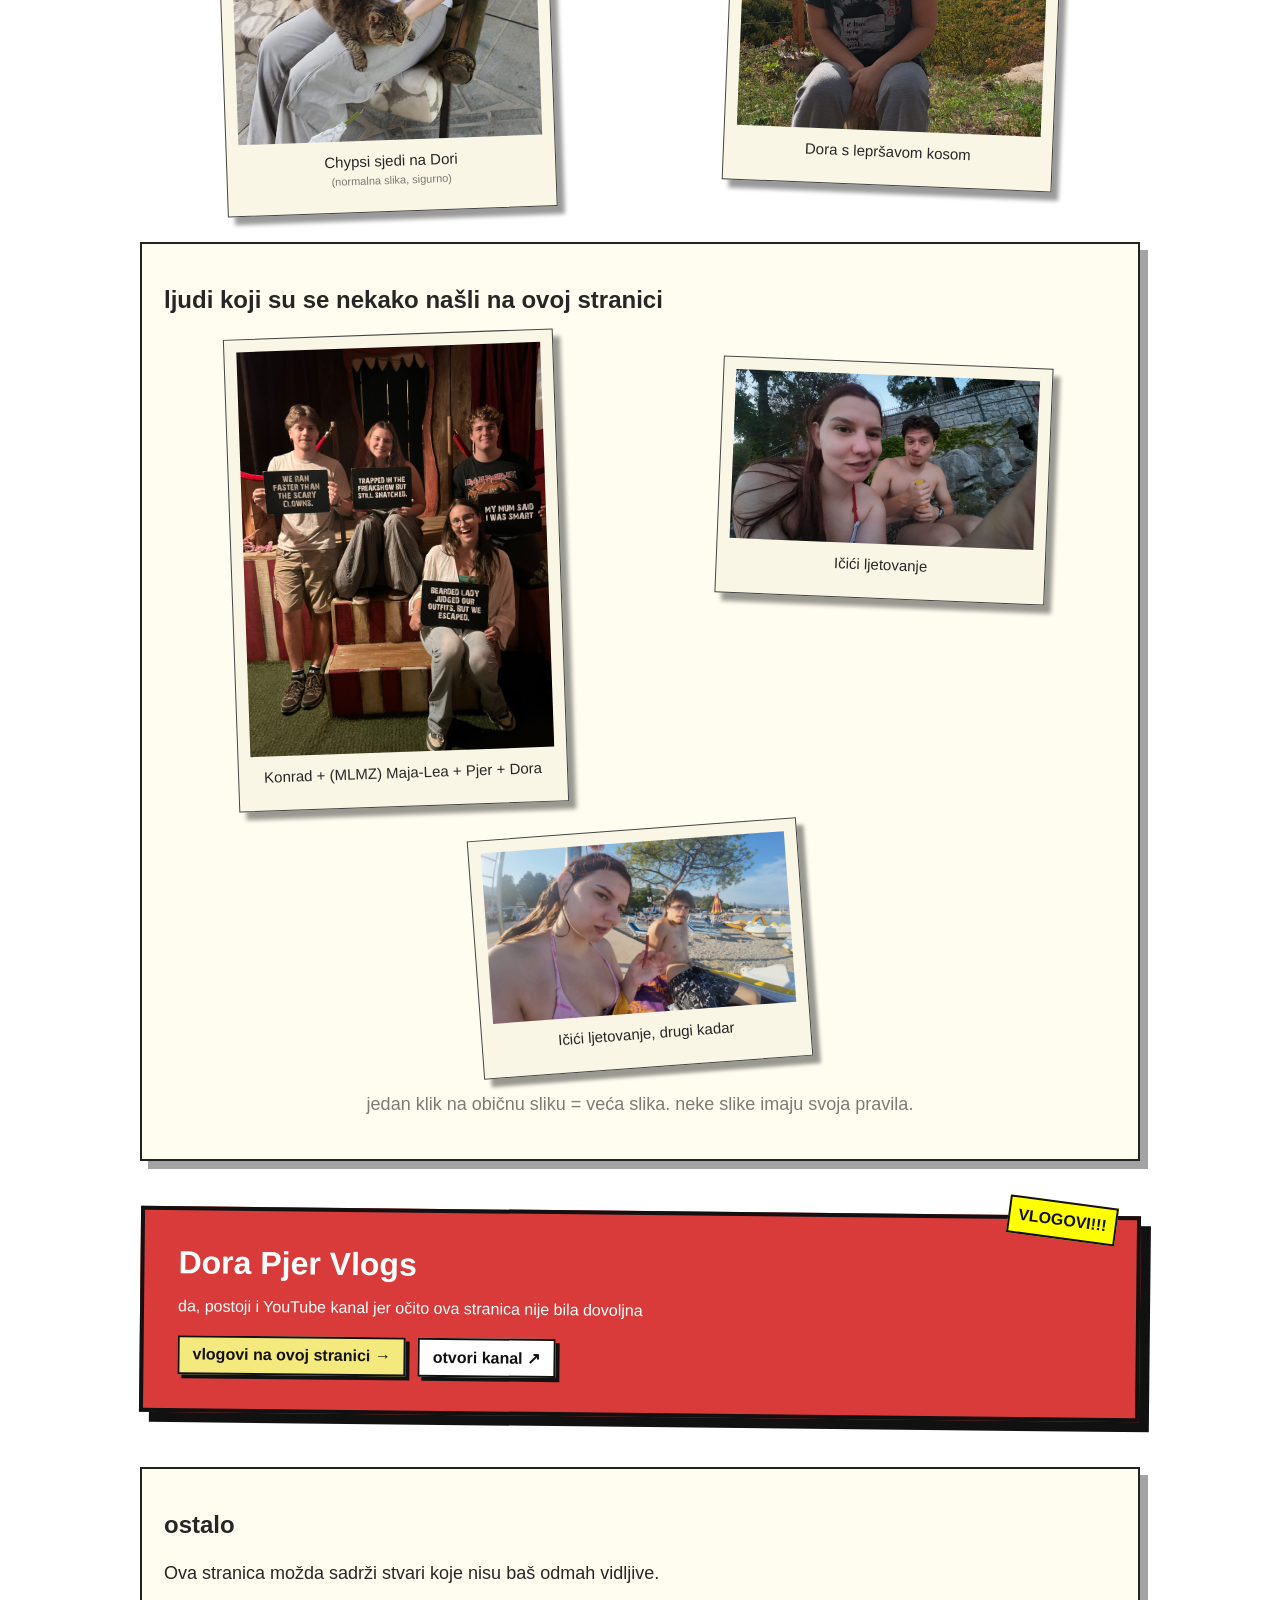
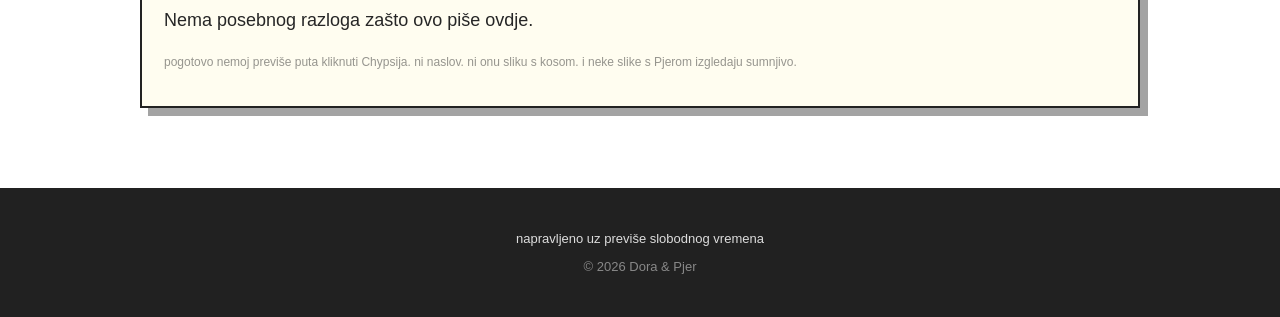
==== commit 0a51c020: "Add random Ičići route and marquee easter egg hook" ====
--- a/index.html
+++ b/index.html
@@ -19,6 +19,10 @@
             <a href="#" id="definitely-not-secret" aria-label="nešto sumnjivo">?</a>
         </nav>
     </header>
+
+    <div class="marquee-ish easter-marquee" title="ovo se može klikati">
+        <span>★ DORA + PJER ★ CHYPSI ★ VLOGOVI ★ PLANINE ★ DINOSAURI ★ PREVIŠE EASTER EGGOVA ★</span>
+    </div>
 
     <main>
         <section class="paper intro">
@@ -63,12 +67,12 @@
                 </figure>
 
                 <figure class="photo friend-photo rotate-right">
-                    <img src="images/slike%20update%20stranica/icici%20selfie%20ljetovanje.jpeg" alt="Ičići ljetovanje selfie">
+                    <img class="pjer-random-destination" src="images/slike%20update%20stranica/icici%20selfie%20ljetovanje.jpeg" alt="Ičići ljetovanje selfie">
                     <figcaption>Ičići ljetovanje</figcaption>
                 </figure>
 
                 <figure class="photo friend-photo hard-rotate">
-                    <img src="images/slike%20update%20stranica/funny%20slika%20na%20plazi.jpeg" alt="Ičići ljetovanje na plaži">
+                    <img class="pjer-random-destination" src="images/slike%20update%20stranica/funny%20slika%20na%20plazi.jpeg" alt="Ičići ljetovanje na plaži">
                     <figcaption>Ičići ljetovanje, drugi kadar</figcaption>
                 </figure>
             </div>
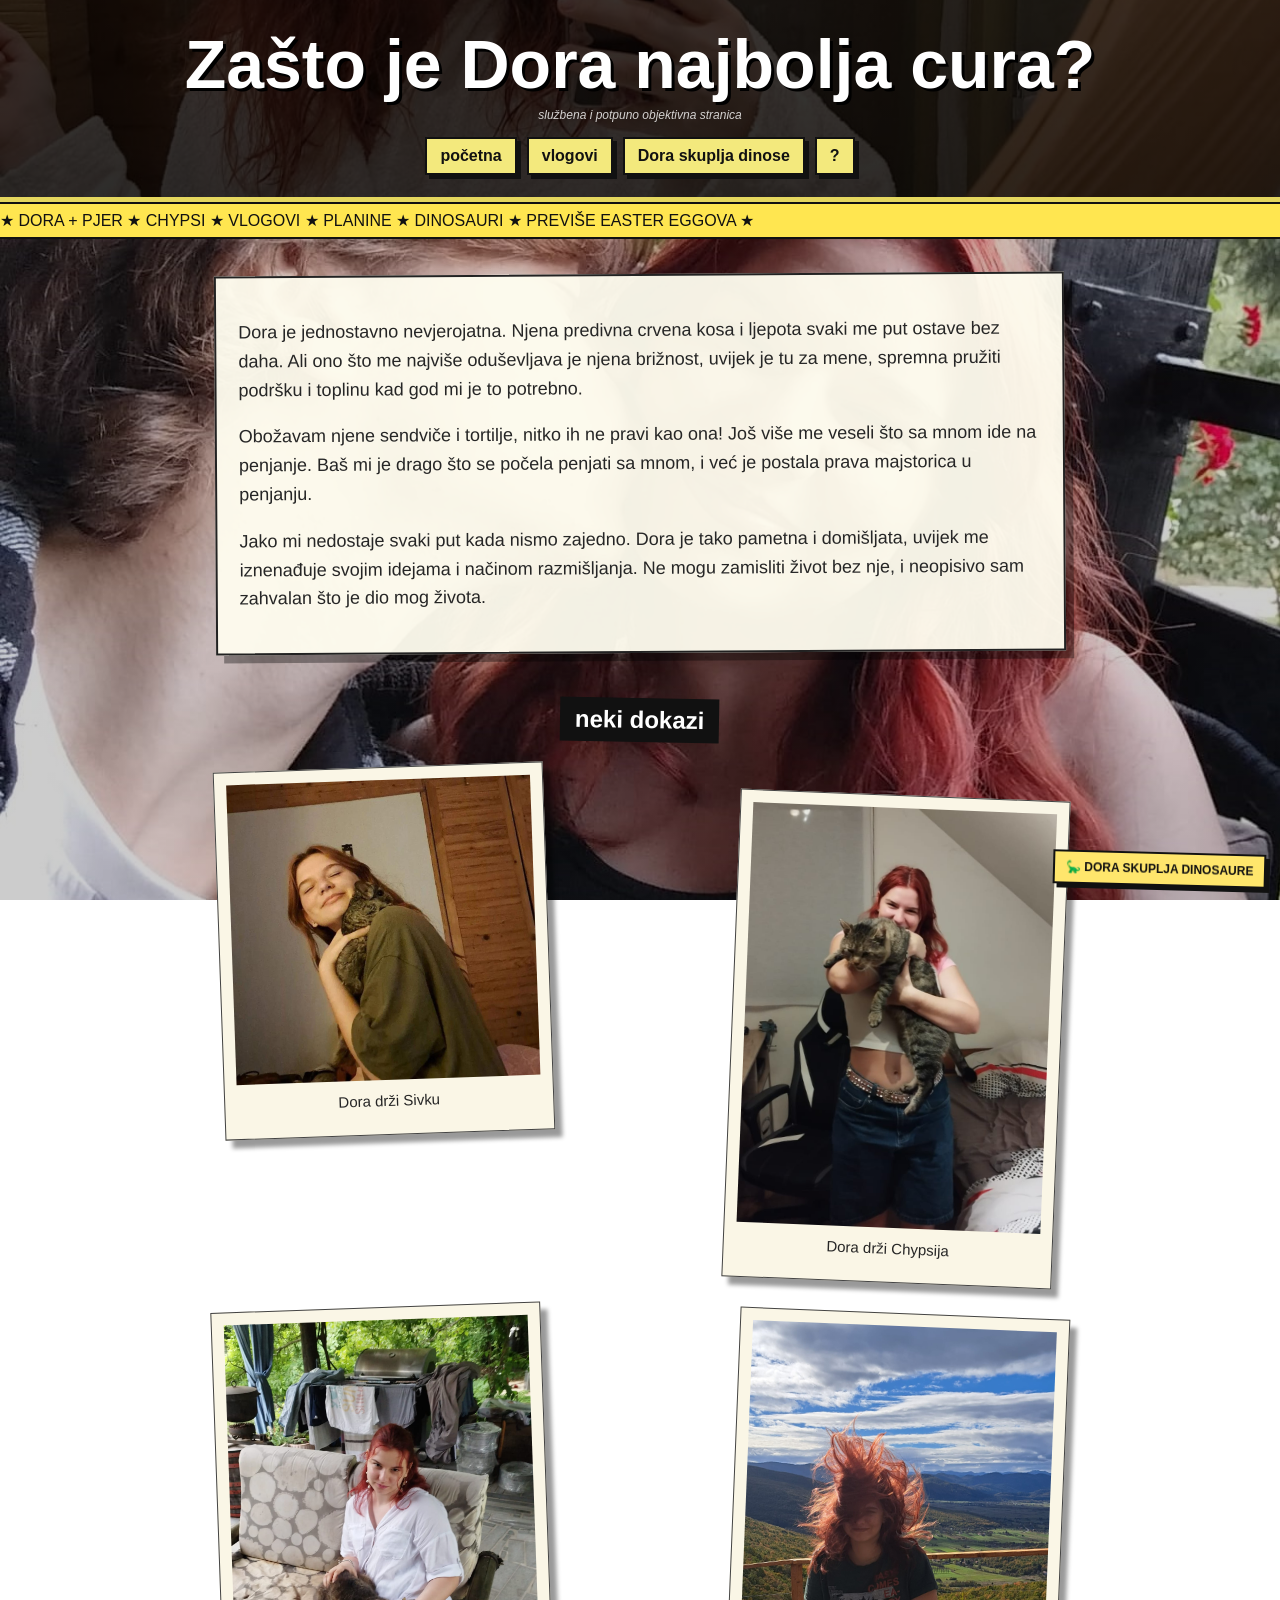
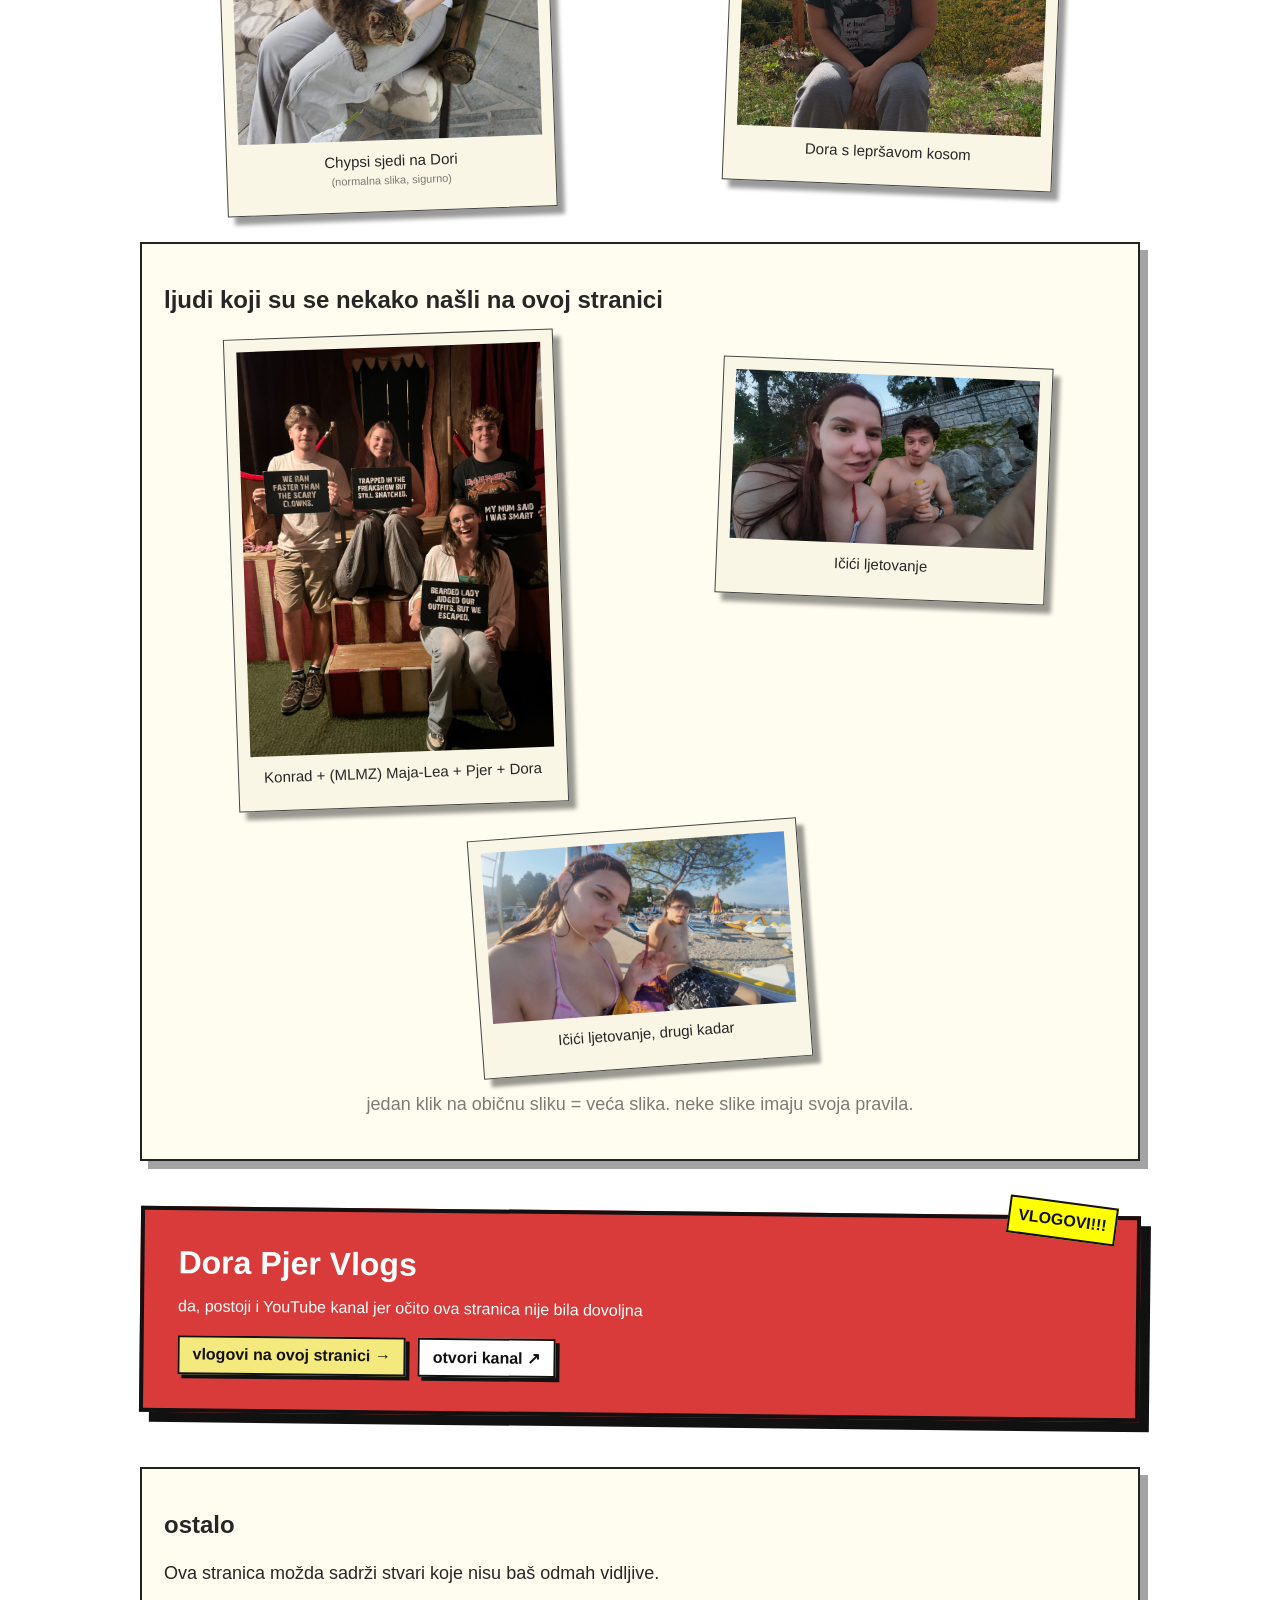
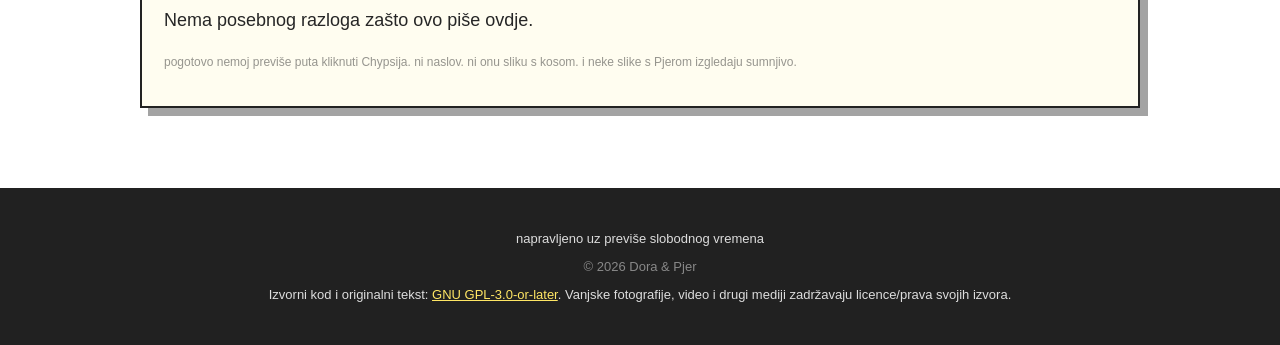
==== commit dad09a48: "Rename Dora dinosaur link on home page" ====
--- a/index.html
+++ b/index.html
@@ -15,7 +15,7 @@
         <nav>
             <a href="index.html">početna</a>
             <a href="youtube.html">vlogovi</a>
-            <a href="snake.html">Dora vs dinosauri</a>
+            <a href="snake.html">Dora skuplja dinose</a>
             <a href="#" id="definitely-not-secret" aria-label="nešto sumnjivo">?</a>
         </nav>
     </header>
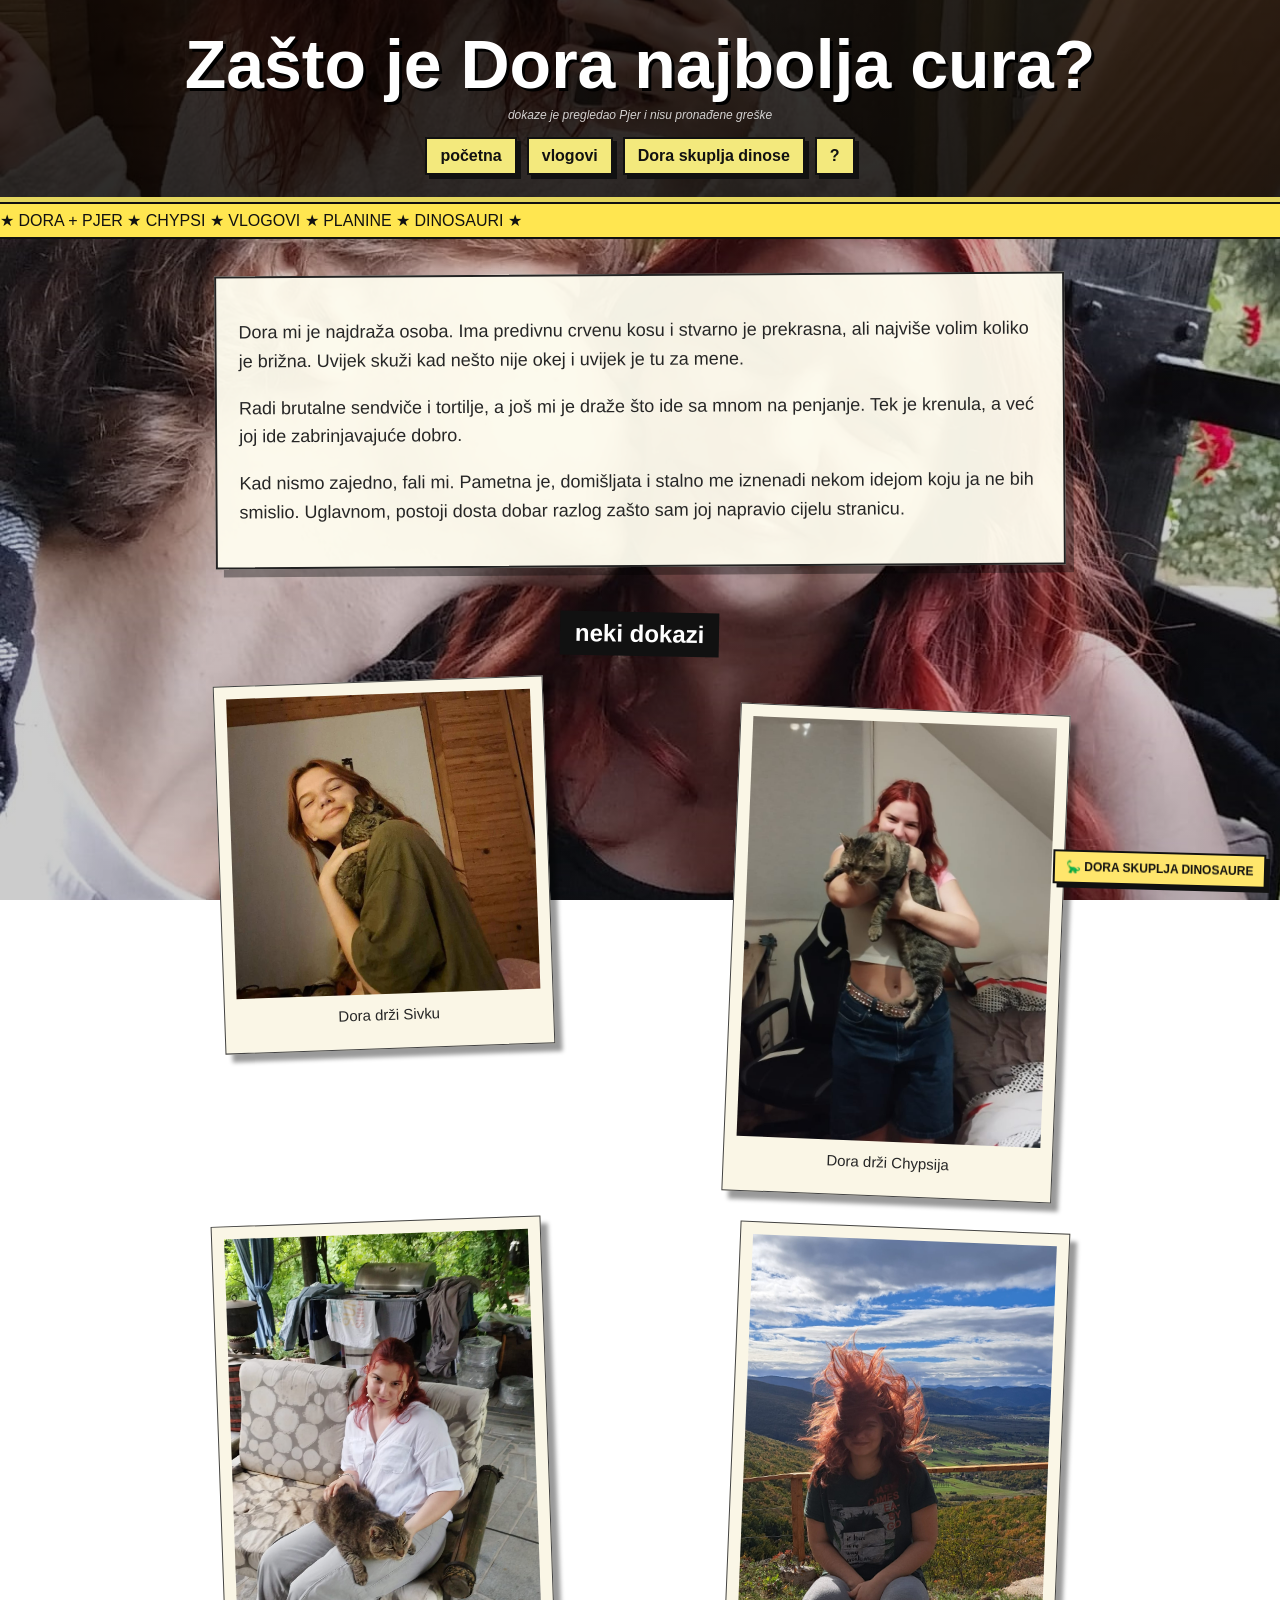
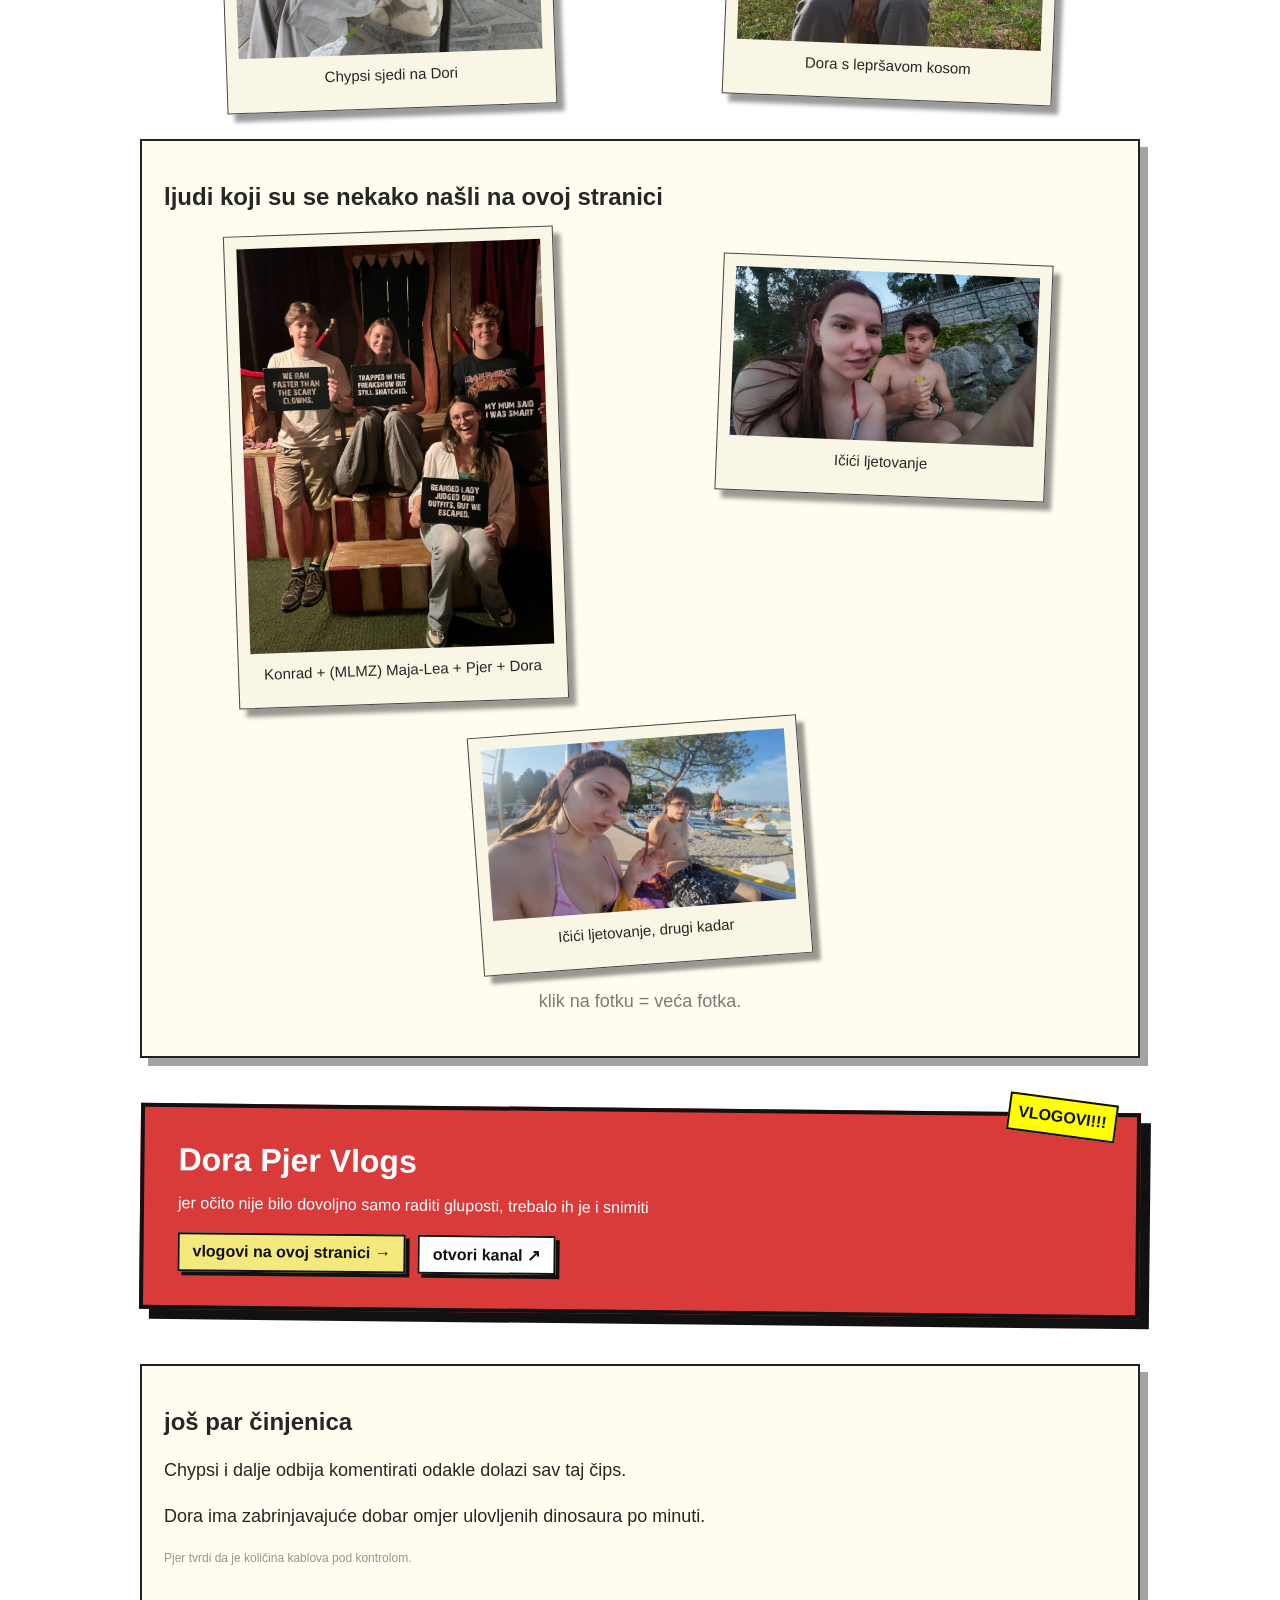
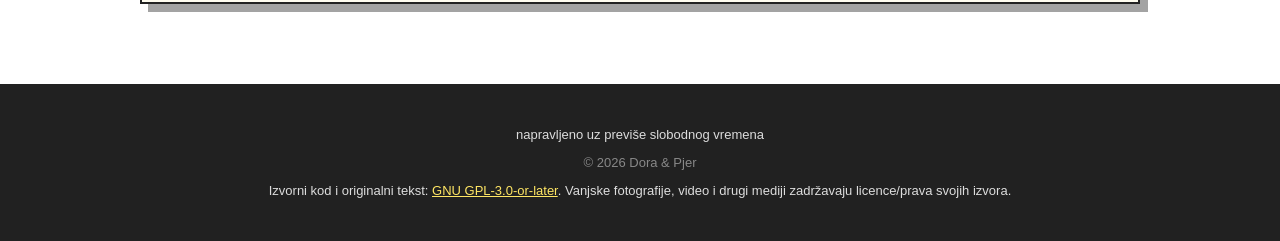
==== commit 25524663: "Clean up homepage copy" ====
--- a/index.html
+++ b/index.html
@@ -11,7 +11,7 @@
 <body>
     <header class="top">
         <h1 id="secret-title">Zašto je Dora najbolja cura?</h1>
-        <p class="tiny-warning">službena i potpuno objektivna stranica</p>
+        <p class="tiny-warning">dokaze je pregledao Pjer i nisu pronađene greške</p>
         <nav>
             <a href="index.html">početna</a>
             <a href="youtube.html">vlogovi</a>
@@ -20,17 +20,17 @@
         </nav>
     </header>
 
-    <div class="marquee-ish easter-marquee" title="ovo se može klikati">
-        <span>★ DORA + PJER ★ CHYPSI ★ VLOGOVI ★ PLANINE ★ DINOSAURI ★ PREVIŠE EASTER EGGOVA ★</span>
+    <div class="marquee-ish easter-marquee">
+        <span>★ DORA + PJER ★ CHYPSI ★ VLOGOVI ★ PLANINE ★ DINOSAURI ★</span>
     </div>
 
     <main>
         <section class="paper intro">
-            <p>Dora je jednostavno nevjerojatna. Njena predivna crvena kosa i ljepota svaki me put ostave bez daha. Ali ono što me najviše oduševljava je njena brižnost, uvijek je tu za mene, spremna pružiti podršku i toplinu kad god mi je to potrebno.</p>
+            <p>Dora mi je najdraža osoba. Ima predivnu crvenu kosu i stvarno je prekrasna, ali najviše volim koliko je brižna. Uvijek skuži kad nešto nije okej i uvijek je tu za mene.</p>
 
-            <p>Obožavam njene sendviče i tortilje, nitko ih ne pravi kao ona! Još više me veseli što sa mnom ide na penjanje. Baš mi je drago što se počela penjati sa mnom, i već je postala prava majstorica u penjanju.</p>
+            <p>Radi brutalne sendviče i tortilje, a još mi je draže što ide sa mnom na penjanje. Tek je krenula, a već joj ide zabrinjavajuće dobro.</p>
 
-            <p>Jako mi nedostaje svaki put kada nismo zajedno. Dora je tako pametna i domišljata, uvijek me iznenađuje svojim idejama i načinom razmišljanja. Ne mogu zamisliti život bez nje, i neopisivo sam zahvalan što je dio mog života.</p>
+            <p>Kad nismo zajedno, fali mi. Pametna je, domišljata i stalno me iznenadi nekom idejom koju ja ne bih smislio. Uglavnom, postoji dosta dobar razlog zašto sam joj napravio cijelu stranicu.</p>
         </section>
 
         <h2 class="section-title">neki dokazi</h2>
@@ -46,9 +46,9 @@
                 <figcaption>Dora drži Chypsija</figcaption>
             </figure>
 
-            <figure class="photo rotate-left clickable-secret" id="chypsi-secret" title="Chypsi izgleda sumnjivo klikabilno">
+            <figure class="photo rotate-left clickable-secret" id="chypsi-secret">
                 <img class="chypsi-photo" src="images/img3.jpg" alt="Chypsi sjedi na Dori">
-                <figcaption id="chypsi-caption">Chypsi sjedi na Dori <span class="small-text">(normalna slika, sigurno)</span></figcaption>
+                <figcaption id="chypsi-caption">Chypsi sjedi na Dori</figcaption>
             </figure>
 
             <figure class="photo rotate-right clickable-secret" id="hiking-secret" title="vjetar u kosi">
@@ -77,13 +77,13 @@
                 </figure>
             </div>
 
-            <p class="small-text photo-help">jedan klik na običnu sliku = veća slika. neke slike imaju svoja pravila.</p>
+            <p class="small-text photo-help">klik na fotku = veća fotka.</p>
         </section>
 
         <section class="youtube-box">
             <span class="sticker">VLOGOVI!!!</span>
             <h2>Dora Pjer Vlogs</h2>
-            <p>da, postoji i YouTube kanal jer očito ova stranica nije bila dovoljna</p>
+            <p>jer očito nije bilo dovoljno samo raditi gluposti, trebalo ih je i snimiti</p>
             <div class="button-row">
                 <a class="ugly-button" href="youtube.html">vlogovi na ovoj stranici →</a>
                 <a class="ugly-button secondary-button" href="https://www.youtube.com/@Dora_Pjer_Vlogs" target="_blank" rel="noopener noreferrer">otvori kanal ↗</a>
@@ -91,10 +91,10 @@
         </section>
 
         <section class="paper random-stuff">
-            <h2>ostalo</h2>
-            <p>Ova stranica možda sadrži stvari koje nisu baš odmah vidljive.</p>
-            <p>Nema posebnog razloga zašto ovo piše ovdje.</p>
-            <p class="suspicious">pogotovo nemoj previše puta kliknuti Chypsija. ni naslov. ni onu sliku s kosom. i neke slike s Pjerom izgledaju sumnjivo.</p>
+            <h2>još par činjenica</h2>
+            <p>Chypsi i dalje odbija komentirati odakle dolazi sav taj čips.</p>
+            <p>Dora ima zabrinjavajuće dobar omjer ulovljenih dinosaura po minuti.</p>
+            <p class="suspicious">Pjer tvrdi da je količina kablova pod kontrolom.</p>
         </section>
     </main>
 
@@ -103,7 +103,7 @@
         <p class="footer-secret">© <span data-current-year></span> Dora &amp; Pjer</p>
     </footer>
 
-    <div id="meme-popup" class="meme-popup hidden" role="dialog" aria-modal="true" aria-label="beskoristan popup">
+    <div id="meme-popup" class="meme-popup hidden" role="dialog" aria-modal="true" aria-label="popup">
         <button id="close-meme" type="button" aria-label="zatvori">x</button>
         <img id="meme-image" class="no-lightbox" src="" alt="random cursed slika">
         <p id="meme-text">čestitam. našao si nešto potpuno beskorisno.</p>
@@ -115,5 +115,42 @@
 
     <script src="/main.js"></script>
     <script src="/fun.js"></script>
+    <script>
+        (() => {
+            const cleanCodeHint = () => {
+                const text = document.getElementById("meme-text")?.textContent.trim() || "";
+                const link = document.getElementById("meme-link");
+                if (!link) return;
+
+                const obviousBinary = /^(?:[01]{8}\s*){3,}$/.test(text);
+                const obviousDotsAndDashes = /^[.\-\s\[\]A-Z]+$/.test(text) && text.includes(".") && text.includes("-");
+
+                if (obviousBinary || obviousDotsAndDashes) {
+                    if (link.hasAttribute("href")) link.removeAttribute("href");
+                    if (link.textContent) link.textContent = "";
+                    link.classList.add("hidden");
+                    return;
+                }
+
+                if (!link.classList.contains("hidden") && link.textContent.trim() && link.textContent !== "trag ↗") {
+                    link.textContent = "trag ↗";
+                }
+            };
+
+            const popup = document.getElementById("meme-popup");
+            if (!popup) return;
+
+            const observer = new MutationObserver(cleanCodeHint);
+            observer.observe(popup, {
+                subtree: true,
+                childList: true,
+                characterData: true,
+                attributes: true,
+                attributeFilter: ["href", "class"]
+            });
+
+            cleanCodeHint();
+        })();
+    </script>
 </body>
 </html>
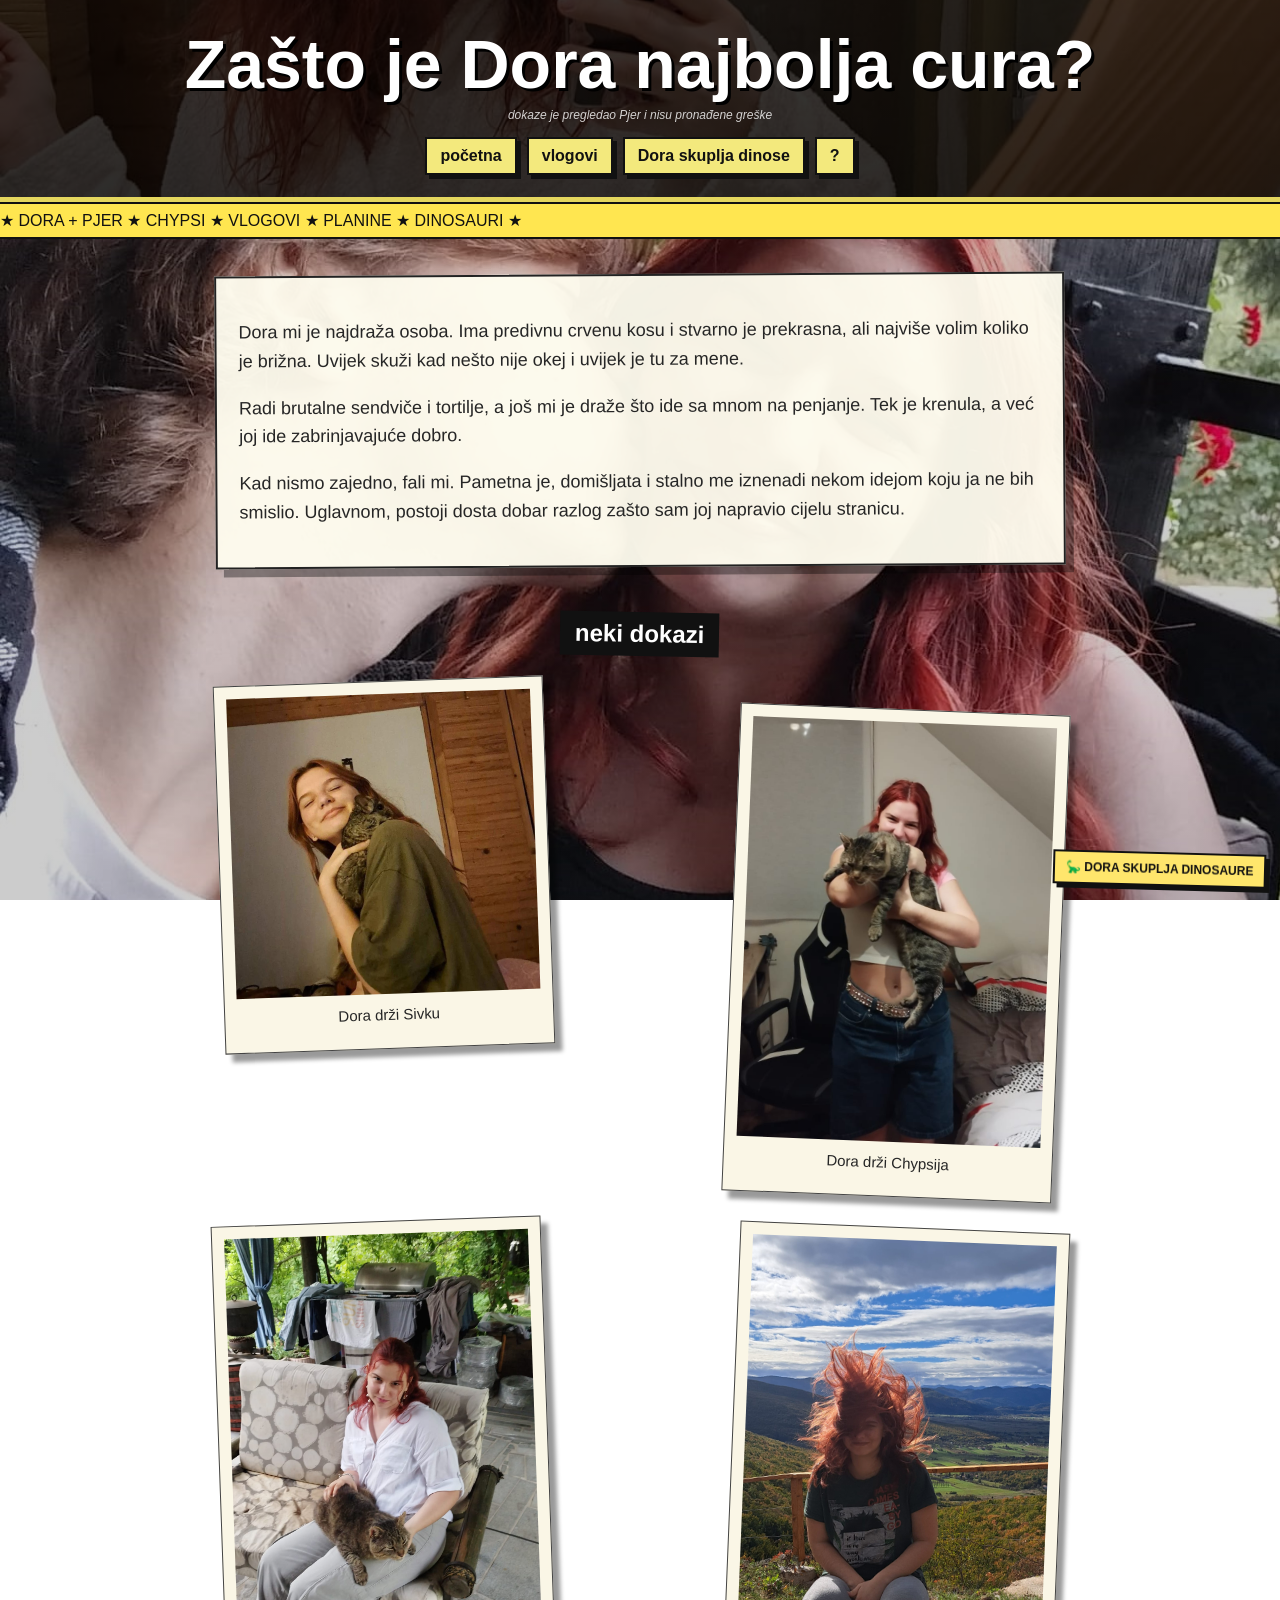
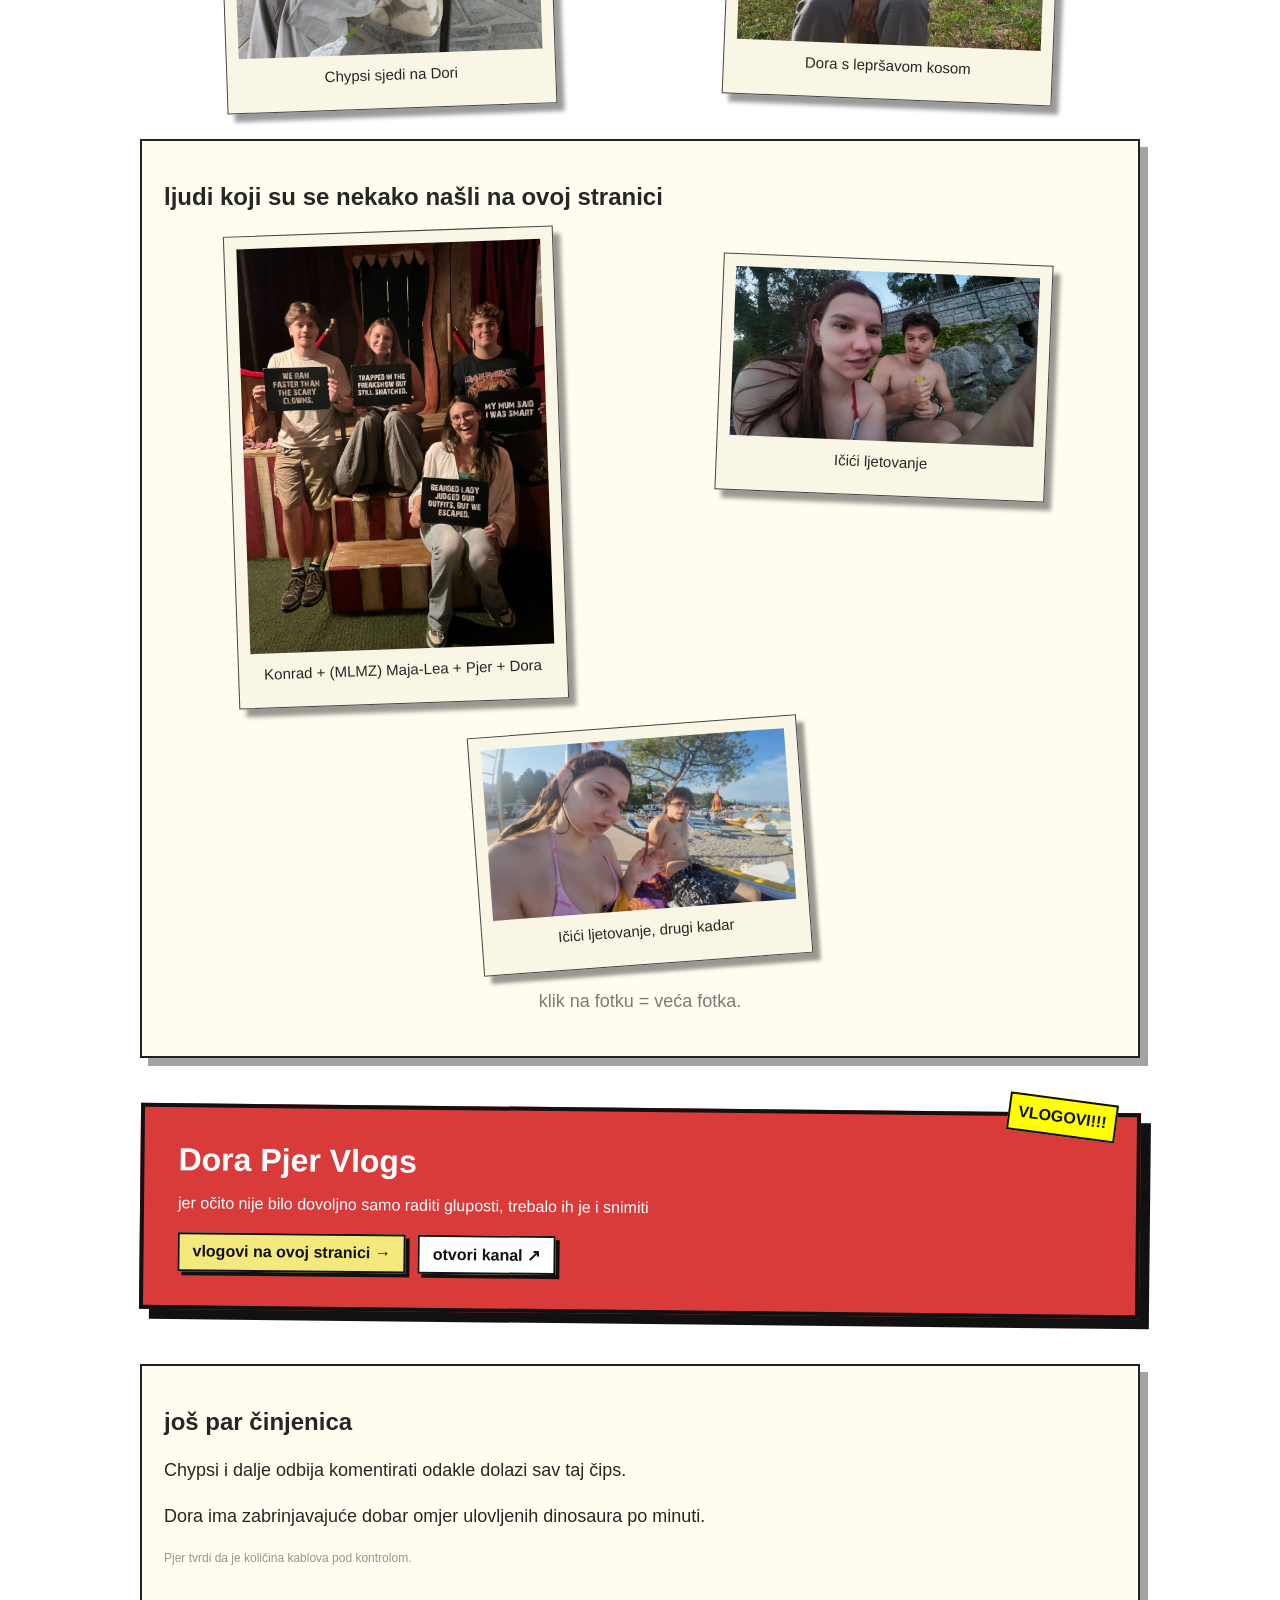
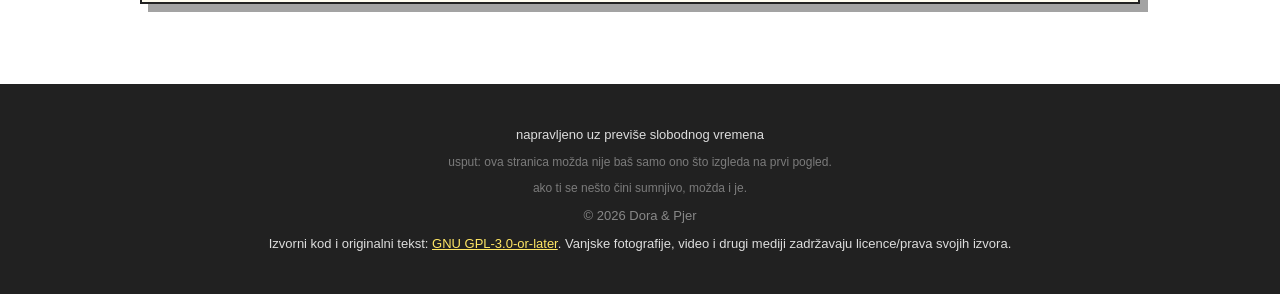
==== commit 4dd20f30: "Add subtle hidden-content hint" ====
--- a/index.html
+++ b/index.html
@@ -100,6 +100,8 @@
 
     <footer>
         <p>napravljeno uz previše slobodnog vremena</p>
+        <p class="suspicious">usput: ova stranica možda nije baš samo ono što izgleda na prvi pogled.</p>
+        <p class="suspicious">ako ti se nešto čini sumnjivo, možda i je.</p>
         <p class="footer-secret">© <span data-current-year></span> Dora &amp; Pjer</p>
     </footer>
 
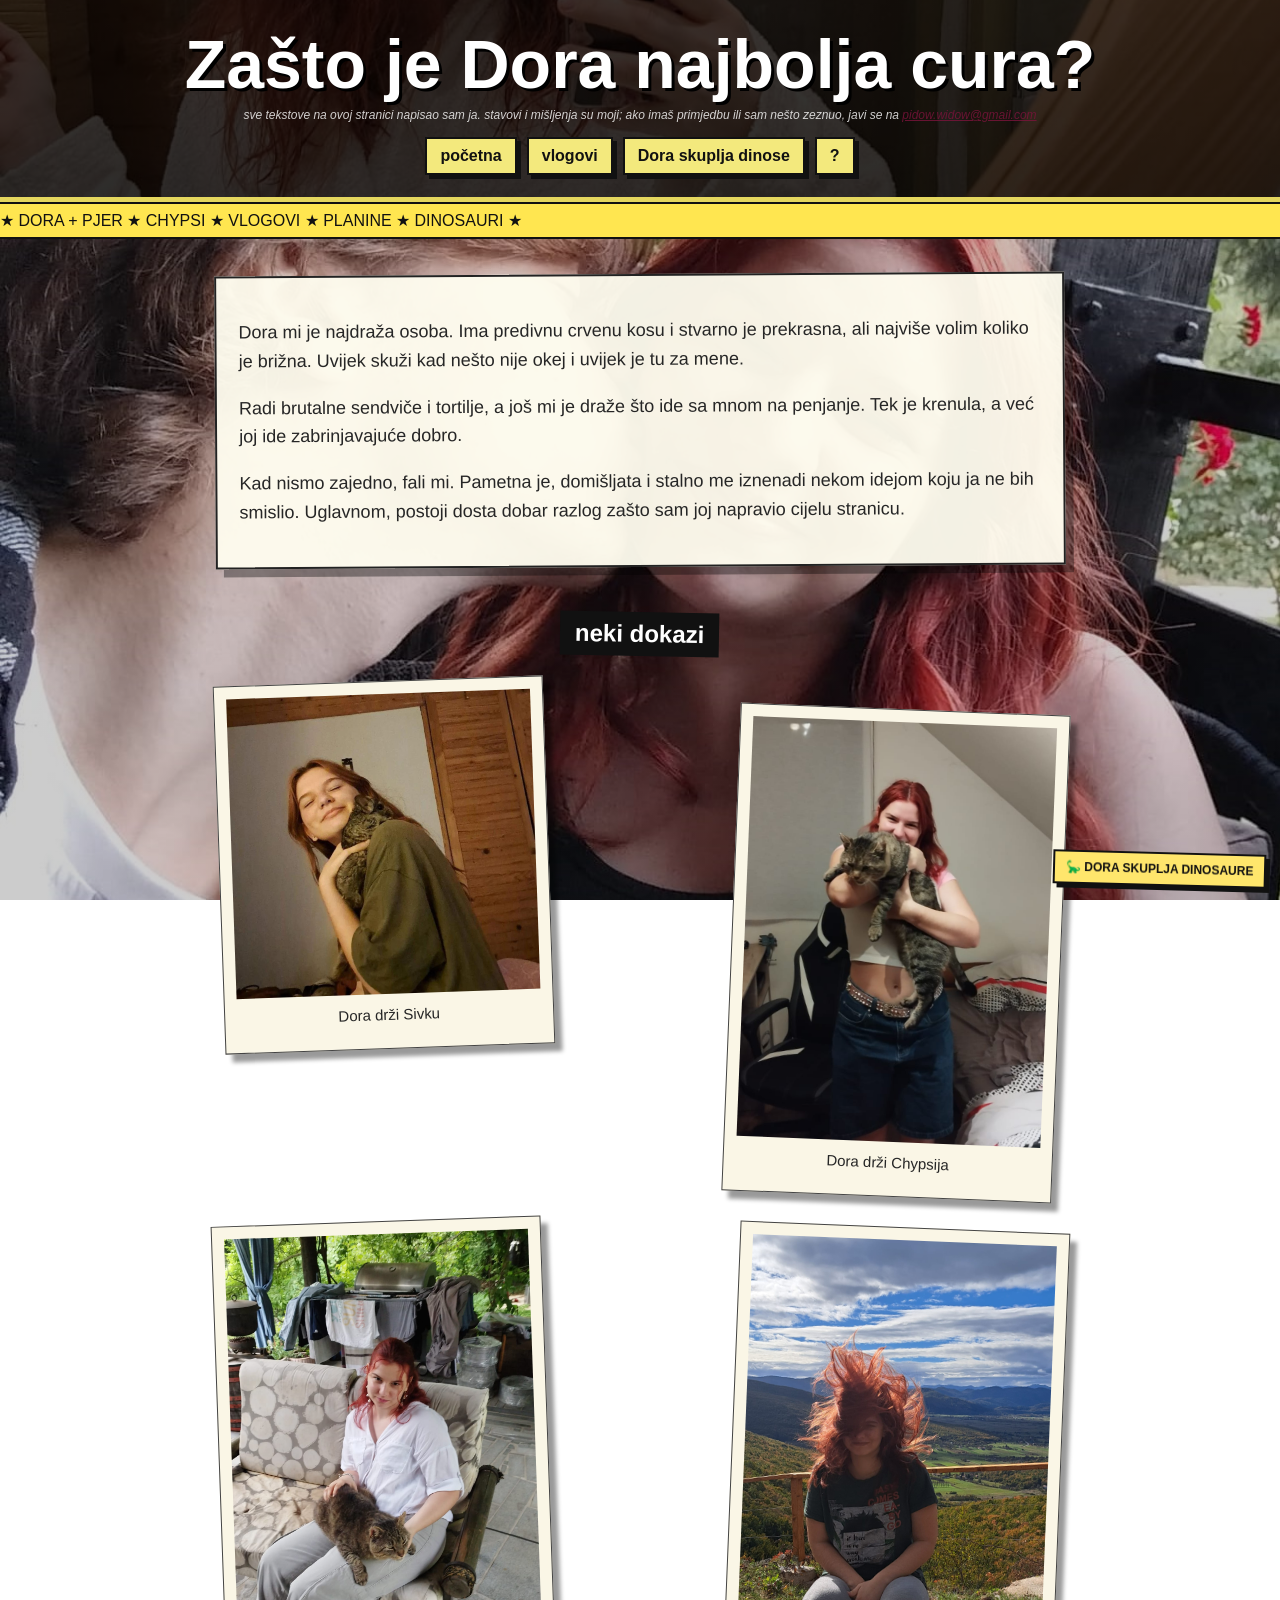
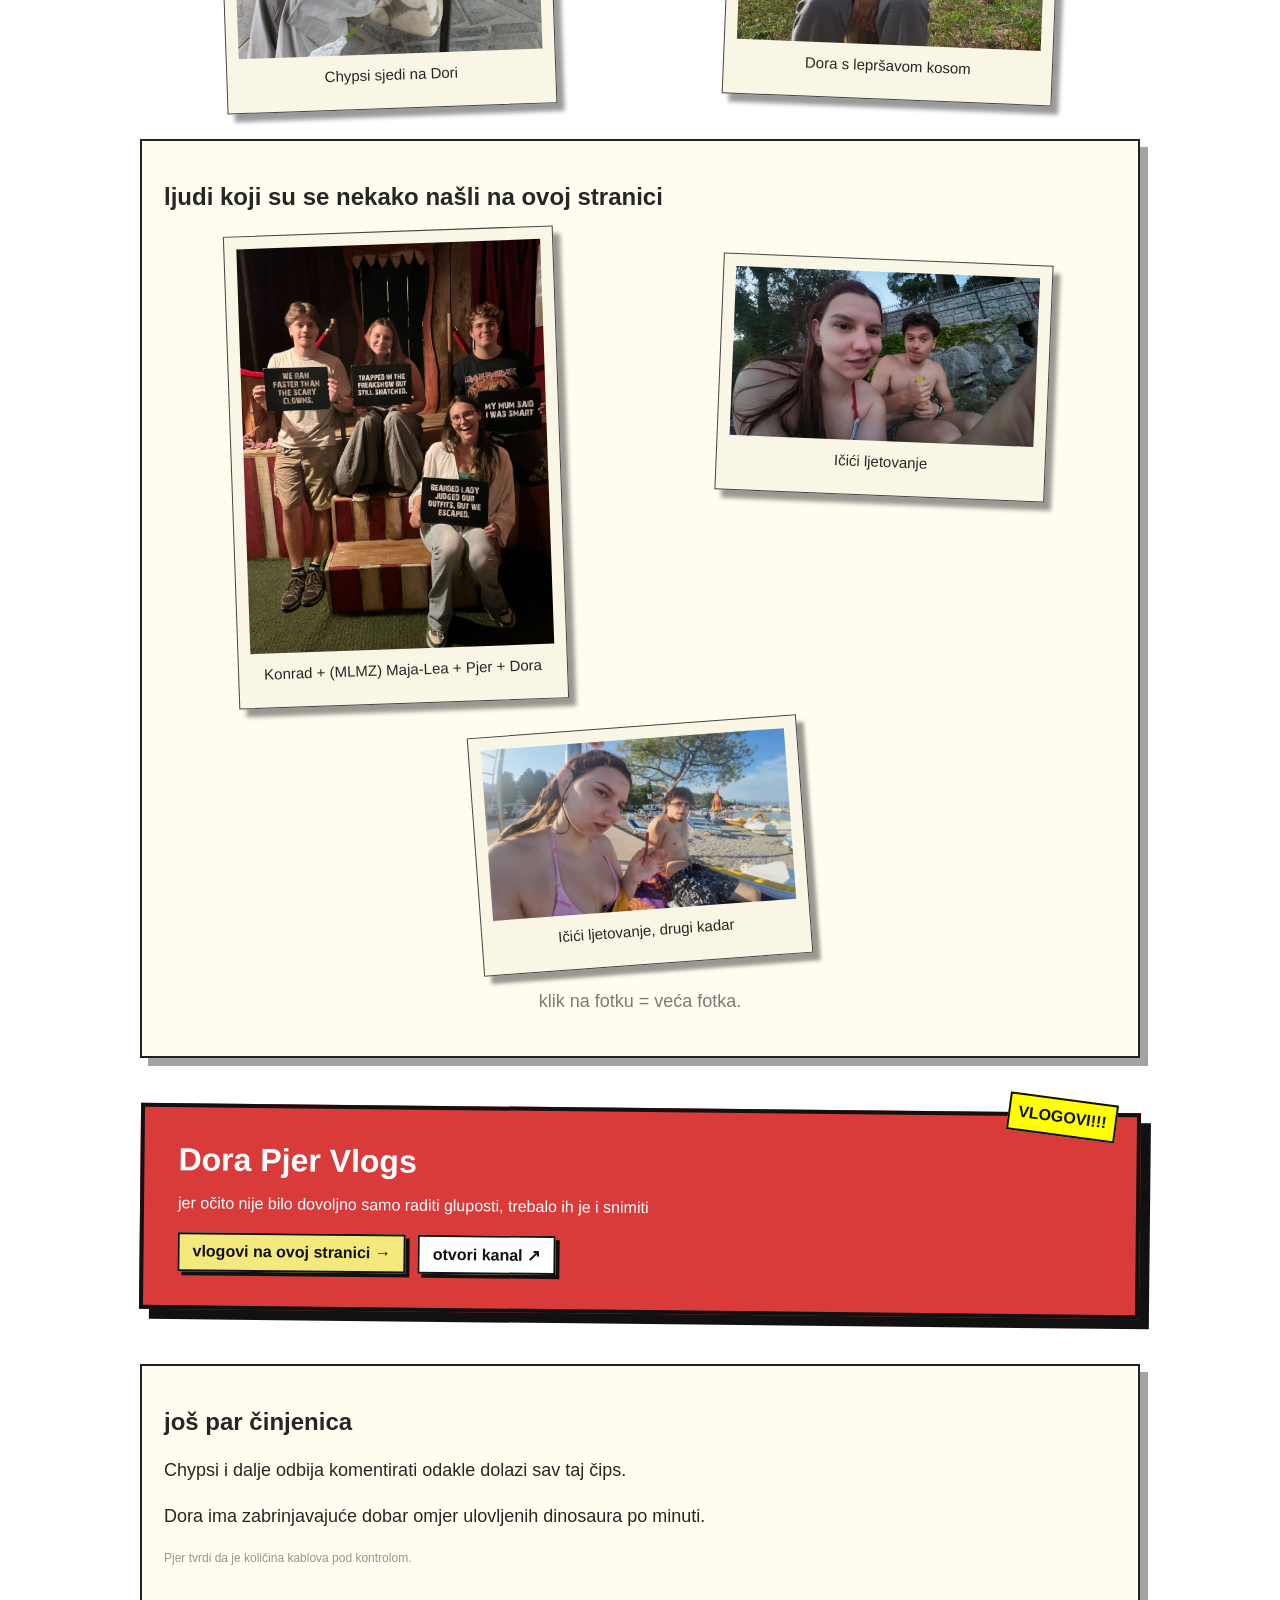
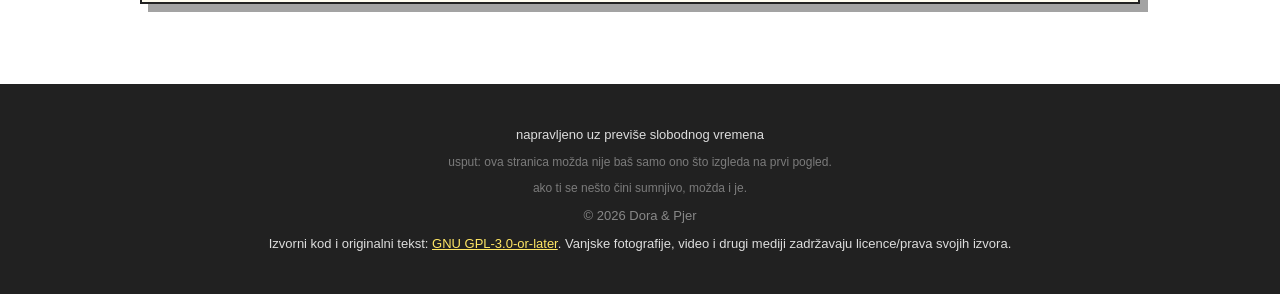
==== commit fb189504: "Add authorship and feedback note" ====
--- a/index.html
+++ b/index.html
@@ -11,7 +11,7 @@
 <body>
     <header class="top">
         <h1 id="secret-title">Zašto je Dora najbolja cura?</h1>
-        <p class="tiny-warning">dokaze je pregledao Pjer i nisu pronađene greške</p>
+        <p class="tiny-warning">sve tekstove na ovoj stranici napisao sam ja. stavovi i mišljenja su moji; ako imaš primjedbu ili sam nešto zeznuo, javi se na <a href="mailto:pidow.widow@gmail.com">pidow.widow@gmail.com</a></p>
         <nav>
             <a href="index.html">početna</a>
             <a href="youtube.html">vlogovi</a>
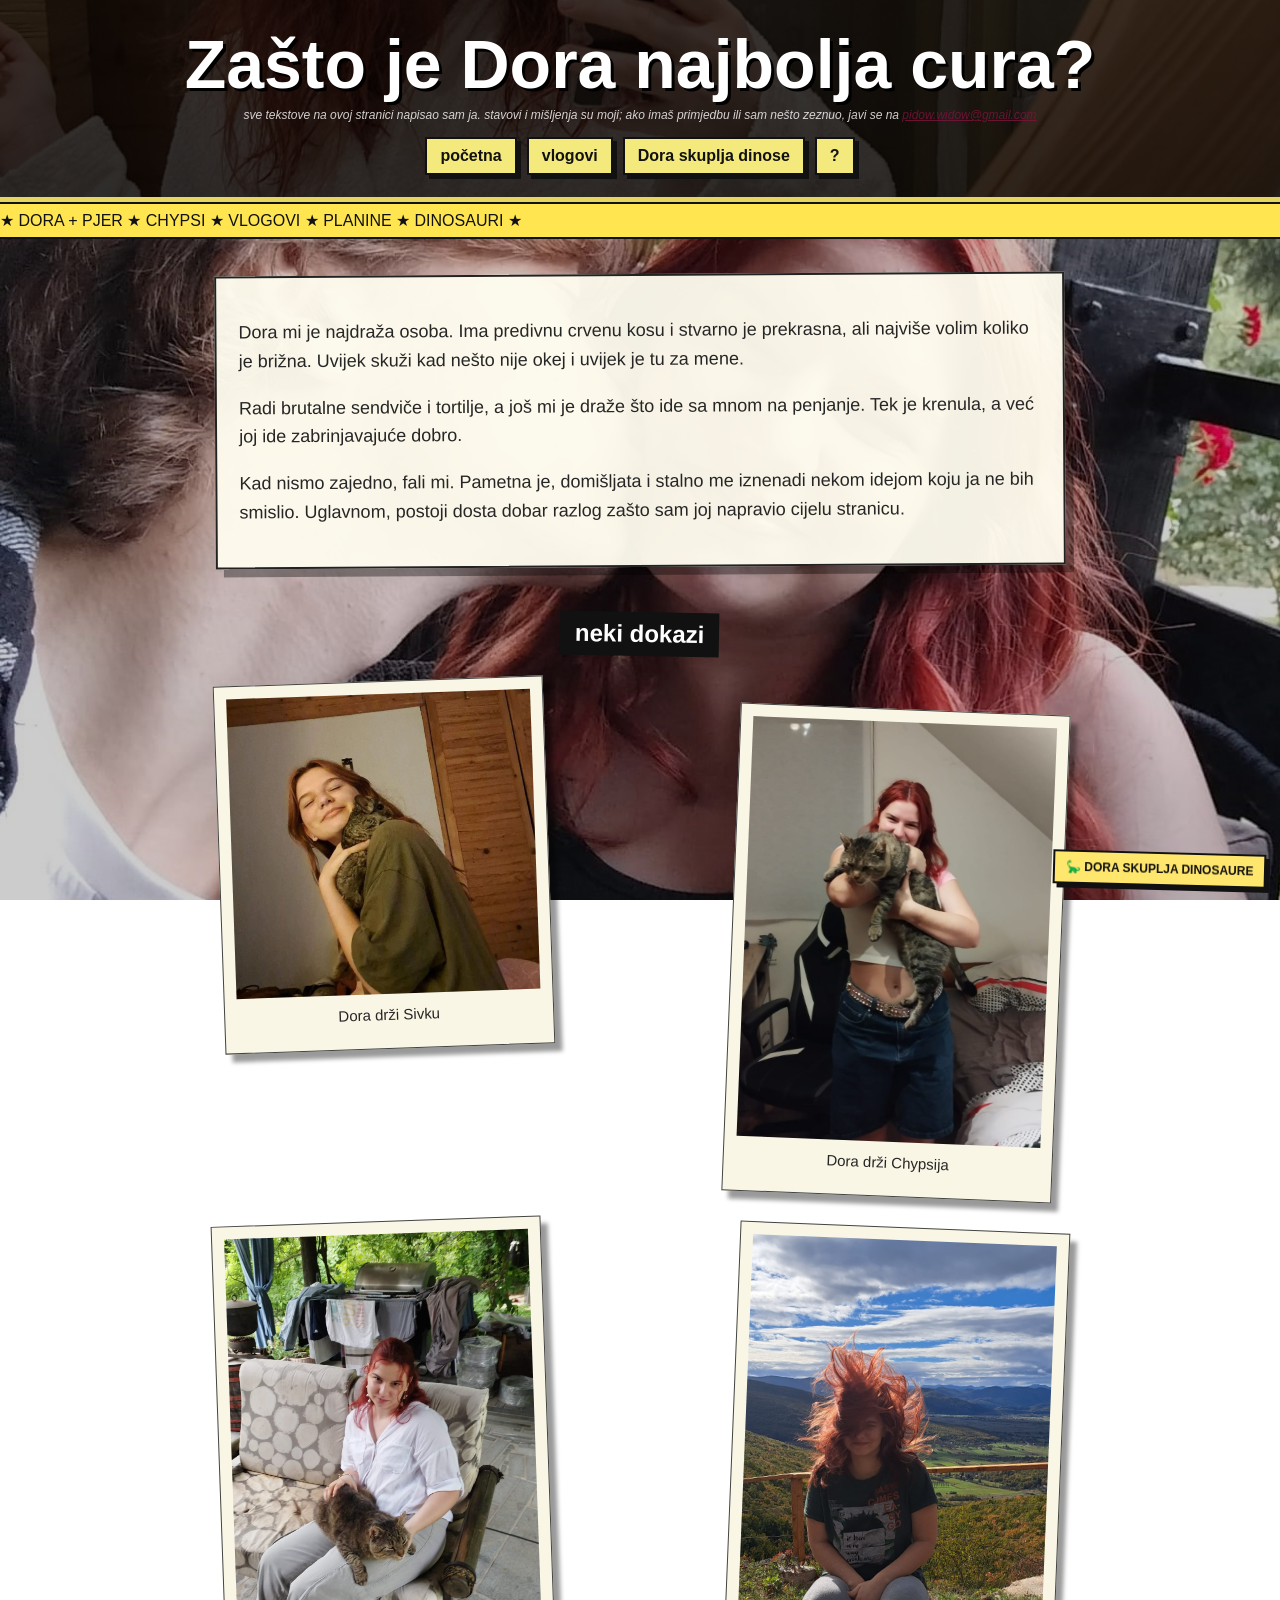
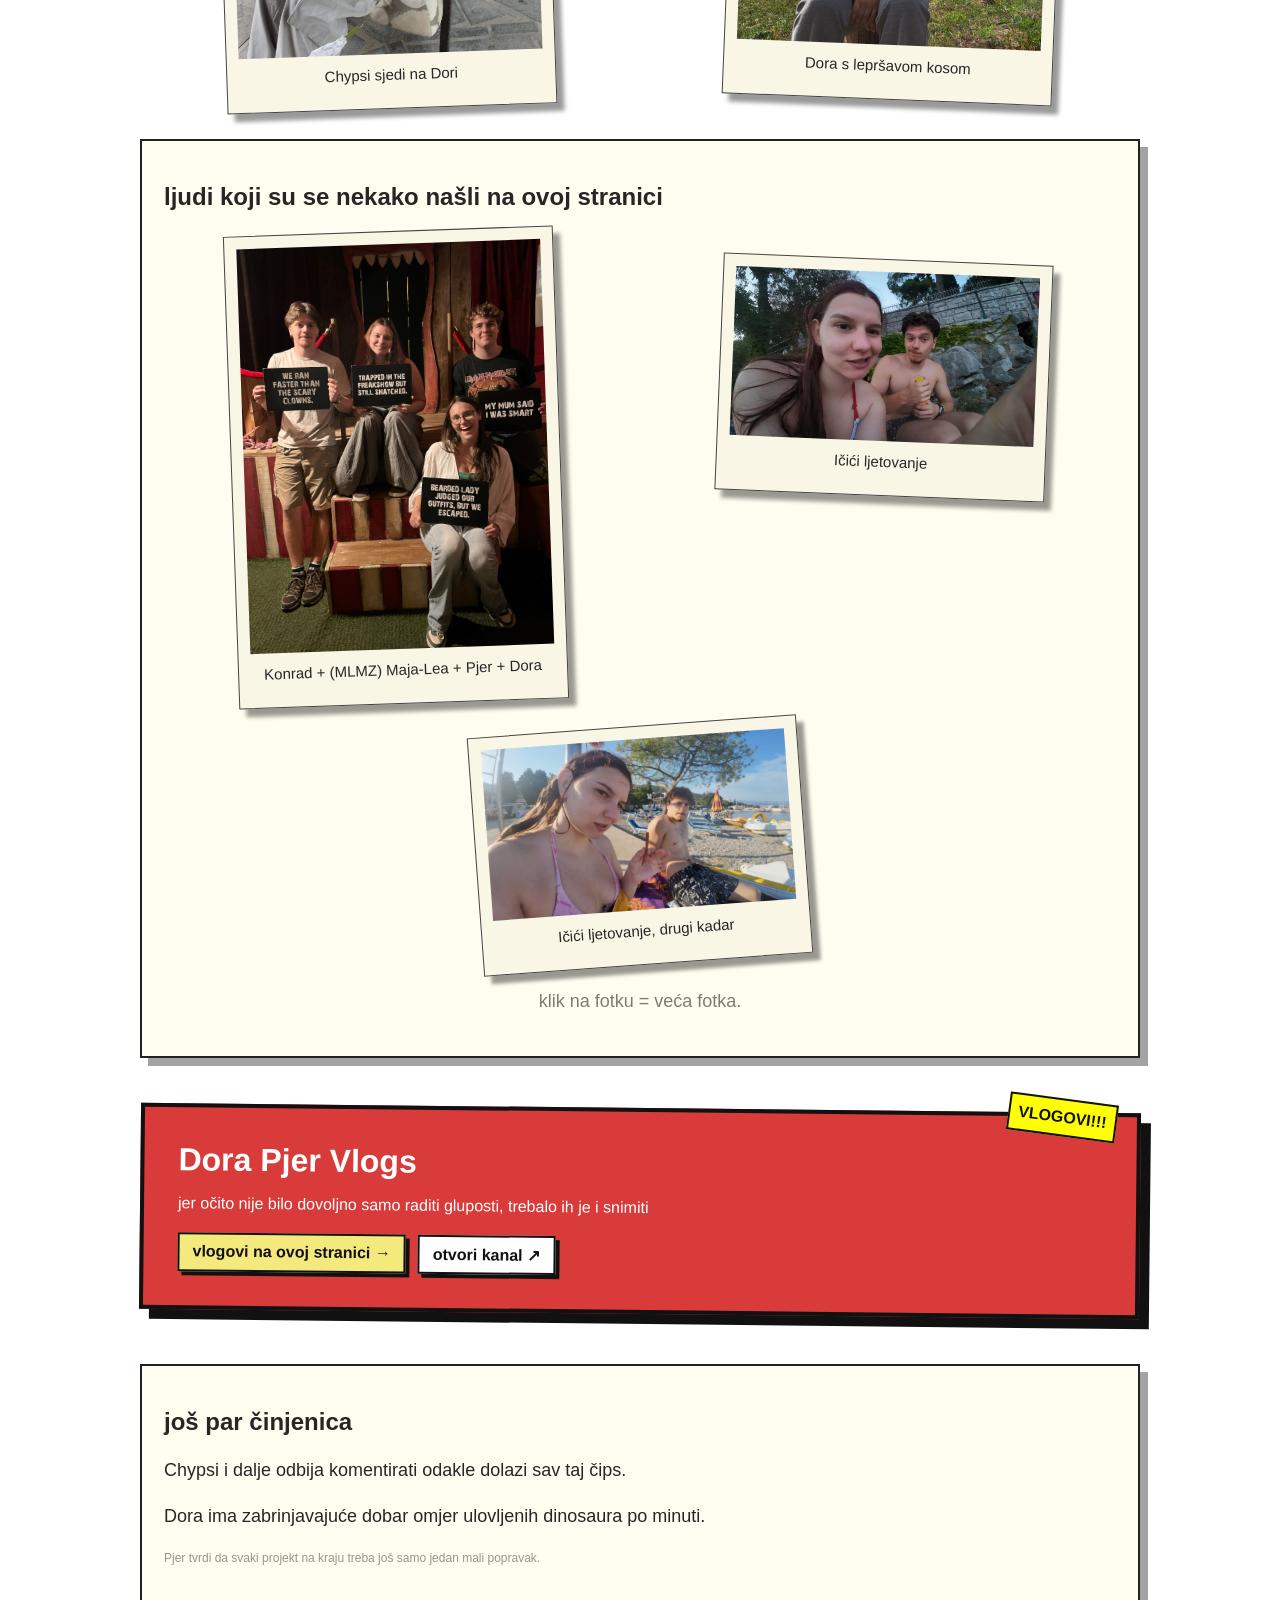
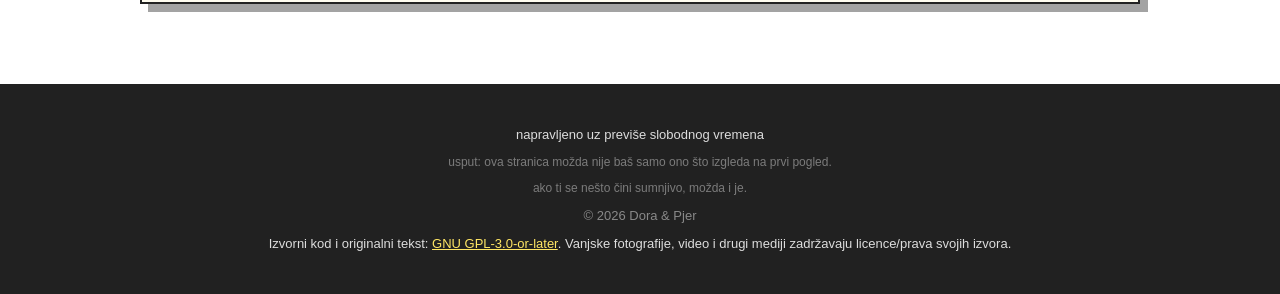
==== commit 4a794210: "Refine homepage project joke and load Chypsi rage" ====
--- a/index.html
+++ b/index.html
@@ -94,7 +94,7 @@
             <h2>još par činjenica</h2>
             <p>Chypsi i dalje odbija komentirati odakle dolazi sav taj čips.</p>
             <p>Dora ima zabrinjavajuće dobar omjer ulovljenih dinosaura po minuti.</p>
-            <p class="suspicious">Pjer tvrdi da je količina kablova pod kontrolom.</p>
+            <p class="suspicious">Pjer tvrdi da svaki projekt na kraju treba još samo jedan mali popravak.</p>
         </section>
     </main>
 
@@ -117,6 +117,7 @@
 
     <script src="/main.js"></script>
     <script src="/fun.js"></script>
+    <script src="/chypsi-rage.js"></script>
     <script>
         (() => {
             const cleanCodeHint = () => {
